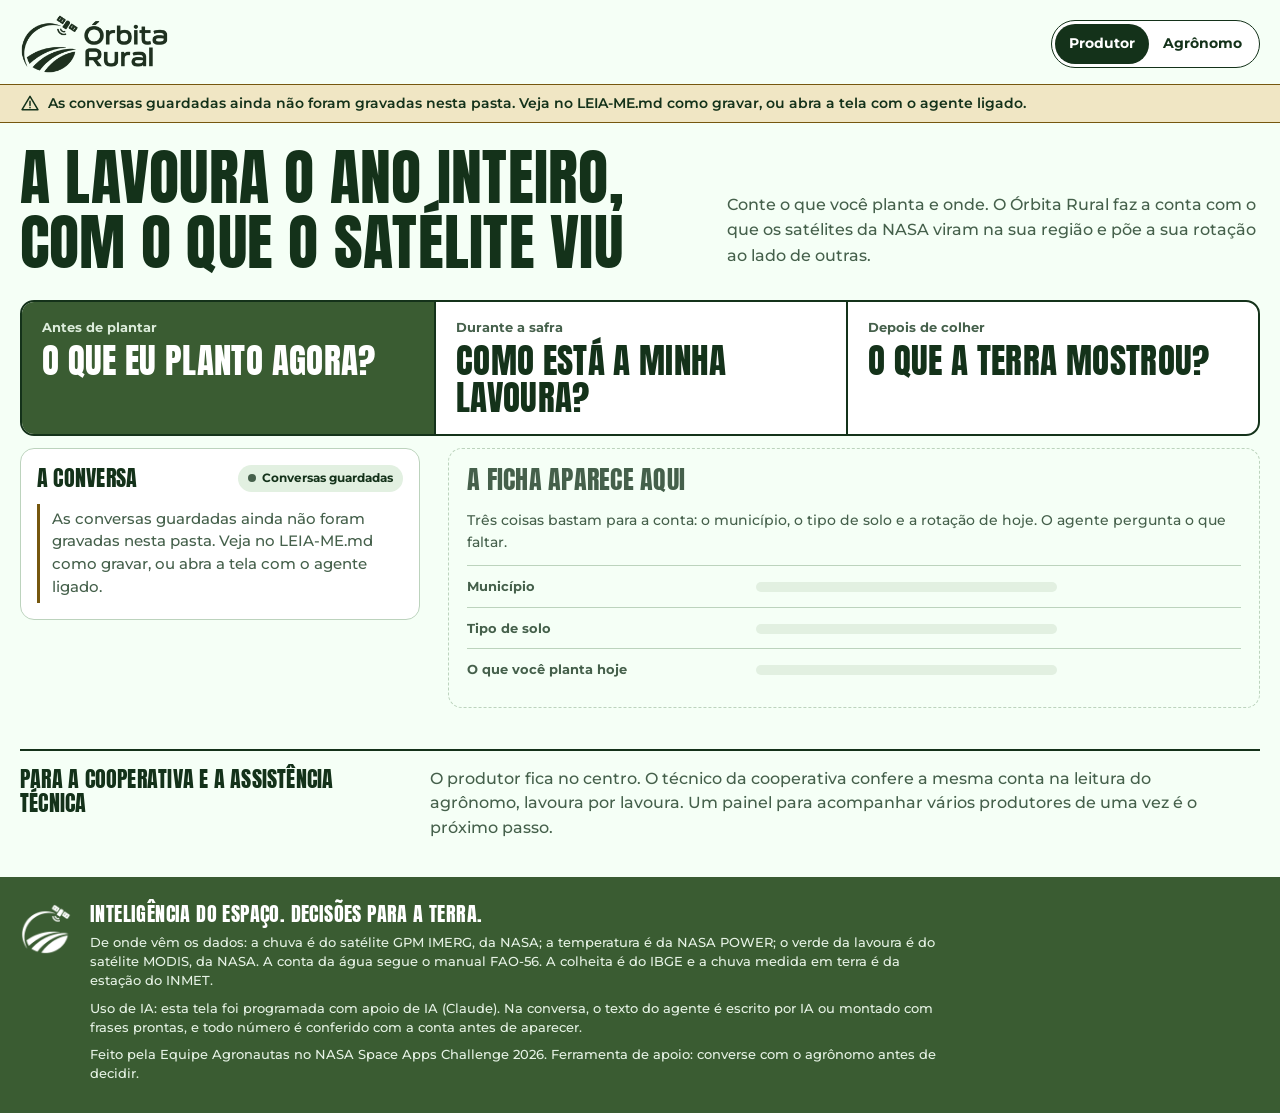
==== frontend/orbita/index.html @ 8d3e4224 "orbita: a tela depois da crítica de design: o atalho para a prova, o logo legível no topo, letras e " ====
<!doctype html>
<!-- Gerado com IA (Claude). A tela do produtor do Órbita Rural (Equipe Agronautas, NASA Space Apps 2026).
     Abre com dois cliques, sem servidor e sem internet. Os textos estão em js/textos.js; os dados, em dados/. -->
<html lang="pt-BR">
<head>
  <meta charset="UTF-8">
  <meta name="viewport" content="width=device-width, initial-scale=1">
  <meta name="description" content="Conte o que você planta e onde: o Órbita Rural compara a sua rotação com outras, com o que os satélites da NASA viram na sua região.">
  <title>Órbita Rural</title>
  <link rel="icon" href="marca/simbolo-verde.png">
  <link rel="stylesheet" href="styles.css">
</head>
<body>
  <a class="pular" href="#conteudo">Ir para o conteúdo</a>

  <header class="topo">
    <a class="marca" href="index.html" aria-label="Órbita Rural, início">
      <img src="marca/logo-verde-sem-lema.png" width="546" height="220" alt="Órbita Rural">
    </a>
    <div class="leituras" role="tablist" id="leituras">
      <button role="tab" id="abaProdutor" aria-controls="leituraProdutor" aria-selected="true" data-leitura="produtor"></button>
      <button role="tab" id="abaAgronomo" aria-controls="leituraAgronomo" aria-selected="false" data-leitura="agronomo" tabindex="-1"></button>
    </div>
  </header>

  <div class="aviso-do-modo" id="avisoDoModo" role="status" hidden></div>
  <p class="so-leitor" id="anuncio" aria-live="polite"></p>

  <main id="conteudo">
    <!-- A leitura do produtor: os três momentos, a conversa e o resultado -->
    <section id="leituraProdutor" role="tabpanel" aria-labelledby="abaProdutor">
      <div class="abertura">
        <h1 data-t="abertura.titulo"></h1>
        <p data-t="abertura.texto"></p>
      </div>

      <div class="momentos" role="tablist" id="momentos"></div>
      <p class="para-a-prova" id="paraAProva" hidden><button type="button" data-acao="ir-replay"></button></p>

      <div class="bancada" id="painelDoMomento" role="tabpanel">
        <section class="conversa" aria-labelledby="tituloDaConversa">
          <header class="conversa-topo">
            <h2 id="tituloDaConversa" data-t="conversa.titulo"></h2>
            <span class="modo" id="modo"></span>
          </header>
          <div class="outras" id="outras" hidden></div>
          <ol class="falas" id="falas"></ol>
          <div class="compositor" id="compositor"></div>
        </section>

        <section class="mesa" id="mesa"></section>
      </div>

      <section class="palco" id="prova" aria-labelledby="tituloDoReplay"></section>
    </section>

    <!-- A leitura do agrônomo: como a conta foi feita -->
    <section id="leituraAgronomo" role="tabpanel" aria-labelledby="abaAgronomo" hidden></section>

    <section class="cooperativa">
      <h2 data-t="cooperativa.titulo"></h2>
      <p data-t="cooperativa.texto"></p>
    </section>
  </main>

  <footer class="rodape">
    <img src="marca/simbolo-verde.png" width="224" height="224" alt="">
    <div>
      <p class="lema" data-t="rodape.lema"></p>
      <p data-t="rodape.fontes"></p>
      <p data-t="rodape.ia"></p>
      <p data-t="rodape.time"></p>
    </div>
  </footer>

  <script src="dados/respostas.js"></script>
  <script src="dados/complementos.js"></script>
  <script src="dados/validacao.js"></script>
  <script src="dados/conversas.js"></script>
  <script src="js/textos.js"></script>
  <script src="js/textos-agronomo.js"></script>
  <script src="js/icones.js"></script>
  <script src="js/adaptar.js"></script>
  <script src="js/resultado.js"></script>
  <script src="js/comparacao.js"></script>
  <script src="js/replay.js"></script>
  <script src="js/conversa.js"></script>
  <script src="app.js"></script>
</body>
</html>
---- frontend/orbita/styles.css ----
/* Gerado com IA (Claude). */
/* O estilo da tela do produtor, na marca da Equipe Agronautas: verde-escuro sobre fundo quase branco,
   títulos em Anton (condensada e pesada, em maiúsculas) e texto em Montserrat. As cores vêm do pitch do time.
   As letras moram em fontes/ (licença OFL), para a tela abrir sem internet. */

@font-face { font-family: "Anton"; src: url("fontes/anton-latin.woff2") format("woff2"); font-weight: 400; font-style: normal; font-display: swap; }
@font-face { font-family: "Montserrat"; src: url("fontes/montserrat-latin.woff2") format("woff2"); font-weight: 400 800; font-style: normal; font-display: swap; }

:root {
  /* a marca */
  --papel: #F5FFF6; --branco: #FFFFFF; --tinta: #14321A; --folha: #3A5C32; --logo: #1E301F;
  --folha-clara: #E2F0E1; --linha: #BCD3BD; --tinta-leve: #45604B;
  /* as três pernas: a água, o calor, a terra coberta */
  --agua: #1F6E8C; --agua-clara: #D4E9F0;
  --calor: #B4521B; --calor-claro: #F6E1D0;
  --terra: #76570F; --terra-clara: #F0E6C4;
  --sede: #A3321F;
  --titulo: "Anton", "Arial Narrow", Impact, sans-serif;
  --texto: "Montserrat", "Segoe UI", system-ui, -apple-system, sans-serif;
  --raio: 14px; --raio-p: 9px;
  --largura: 1240px;
  --margem: max(16px, calc((100% - var(--largura)) / 2));
}

*, *::before, *::after { box-sizing: border-box; }
html { -webkit-text-size-adjust: 100%; scroll-padding-top: 16px; }
body { margin: 0; background: var(--papel); color: var(--tinta); font: 500 16px/1.55 var(--texto); }
h1, h2, h3, h4, p, dl, dd, ol, ul, figure { margin: 0; padding: 0; }
ol, ul { list-style: none; }
button, input, select, textarea { font: inherit; color: inherit; }
button { cursor: pointer; }
a { color: var(--agua); font-weight: 700; }
[hidden] { display: none !important; }
:focus-visible { outline: 3px solid var(--agua); outline-offset: 2px; border-radius: 4px; }
.ic { flex: none; vertical-align: -4px; }
.pular { position: absolute; left: -999px; top: 12px; z-index: 10; background: var(--tinta); color: #fff; padding: 8px 12px; border-radius: 8px; }
.pular:focus { left: 12px; }

/* ---------- o topo ---------- */
.topo { display: flex; align-items: center; justify-content: space-between; gap: 12px; padding: 14px var(--margem) 10px; }
.marca { display: block; border-radius: 6px; }
.marca img { display: block; height: clamp(44px, 5.4vw, 60px); width: auto; }
.leituras { display: inline-flex; border: 1.5px solid var(--tinta); border-radius: 999px; padding: 3px; background: var(--branco); }
.leituras button { border: 0; background: none; padding: 8px 14px; min-height: 40px; border-radius: 999px; font-weight: 700; font-size: .88rem; }
.leituras button[aria-selected="true"] { background: var(--tinta); color: #fff; }
.leituras button:not([aria-selected="true"]):hover { background: var(--folha-clara); }

.aviso-do-modo { background: var(--terra-clara); border-block: 1.5px solid var(--terra); padding: 4px var(--margem); }
.aviso-do-modo p { display: flex; gap: 8px; align-items: flex-start; padding: 4px 0; font-size: .86rem; font-weight: 600; }

/* ---------- a abertura e os três momentos ---------- */
.abertura, .momentos, .bancada, .cooperativa, #leituraAgronomo { width: min(100% - 32px, var(--largura)); margin-inline: auto; }
.abertura { padding: 14px 0 20px; display: grid; gap: 12px; }
.abertura h1 { font: 400 clamp(2.1rem, 6.2vw, 3.9rem)/1.03 var(--titulo); text-transform: uppercase; letter-spacing: .004em; max-width: 22ch; text-wrap: balance; }
.abertura p { max-width: 58ch; font-size: 1.02rem; color: var(--tinta-leve); }
@media (min-width: 900px) {
  .abertura { grid-template-columns: minmax(0, 1.25fr) minmax(0, 1fr); gap: 40px; align-items: end; padding: 22px 0 26px; }
  .abertura p { padding-bottom: 6px; }
}

.momentos { display: grid; border: 2px solid var(--tinta); border-radius: var(--raio); overflow: hidden; background: var(--branco); }
.momento { display: grid; gap: 2px; align-content: start; text-align: left; border: 0; border-top: 2px solid var(--tinta); background: none; padding: 11px 16px 12px; }
.momento:first-child { border-top: 0; }
.momento .quando { font-size: .8rem; font-weight: 700; color: var(--tinta-leve); }
.momento .pergunta { font: 400 1.5rem/1.08 var(--titulo); text-transform: uppercase; letter-spacing: .01em; }
.momento .estado { font-size: .74rem; font-weight: 700; color: var(--terra); }
.momento:hover { background: var(--folha-clara); }
.momento[aria-selected="true"] { background: var(--folha); color: #fff; }
.momento[aria-selected="true"] .quando, .momento[aria-selected="true"] .estado { color: #DCECDB; }
.momento:focus-visible { outline-offset: -5px; outline-color: var(--agua); }
.momento[aria-selected="true"]:focus-visible { outline-color: #fff; }
.para-a-prova { width: min(100% - 32px, var(--largura)); margin: 10px auto 0; display: flex; justify-content: flex-end; }
.para-a-prova button { display: inline-flex; align-items: center; gap: 6px; min-height: 40px; border: 0; background: none; padding: 6px 2px; font-weight: 700; font-size: .92rem; text-decoration: underline; text-decoration-thickness: 1.5px; text-underline-offset: 4px; }
.para-a-prova button:hover { color: var(--folha); }
.para-a-prova .ic { width: 16px; height: 16px; transform: rotate(90deg); }
@media (min-width: 720px) {
  .momentos { grid-template-columns: repeat(3, 1fr); }
  .momento { border-top: 0; border-left: 2px solid var(--tinta); padding: 16px 20px 18px; gap: 4px; }
  .momento:first-child { border-left: 0; }
  .momento .pergunta { font-size: clamp(1.5rem, 2.7vw, 2.3rem); }
}

/* ---------- a bancada: a conversa e a mesa ---------- */
.bancada { display: grid; gap: 20px; margin-top: 12px; align-items: start; }
@media (min-width: 1000px) {
  .bancada { grid-template-columns: minmax(340px, 400px) minmax(0, 1fr); gap: 28px; }
  .conversa { position: sticky; top: 16px; max-height: calc(100vh - 32px); }
  .falas { overflow-y: auto; overscroll-behavior: contain; padding-right: 4px; }
}

.conversa { background: var(--branco); border: 1.5px solid var(--linha); border-radius: var(--raio); padding: 16px; display: flex; flex-direction: column; gap: 12px; min-width: 0; }
.conversa-topo { display: flex; justify-content: space-between; align-items: center; gap: 8px; }
.conversa-topo h2 { font: 400 1.4rem/1 var(--titulo); text-transform: uppercase; letter-spacing: .01em; }
.modo { display: inline-flex; align-items: center; gap: 6px; font-size: .74rem; font-weight: 700; padding: 4px 10px; border-radius: 999px; background: var(--folha-clara); white-space: nowrap; }
.modo::before { content: ""; width: 8px; height: 8px; border-radius: 50%; background: var(--tinta-leve); }
.modo.vivo::before { background: #24914A; }
.outras .fichas { display: flex; flex-wrap: wrap; gap: 6px; }
.ficha-de-conversa { border: 1.5px solid var(--linha); background: var(--papel); border-radius: 999px; padding: 8px 14px; min-height: 42px; font-size: .86rem; font-weight: 600; text-align: left; }
.ficha-de-conversa:hover { border-color: var(--tinta); }
.ficha-de-conversa[aria-pressed="true"] { border-color: var(--tinta); background: var(--tinta); color: #fff; }
.texto-de { font-size: .8rem; color: var(--tinta-leve); margin-top: 8px; }

.falas { display: flex; flex-direction: column; gap: 14px; min-height: 0; }
.falas.vazia { display: none; }
.fala { display: grid; gap: 4px; max-width: 94%; min-width: 0; }
.fala .quem { font-size: .8rem; font-weight: 700; color: var(--tinta-leve); }
.fala .balao { padding: 10px 14px; border-radius: 16px; display: grid; gap: 8px; overflow-wrap: anywhere; }
.fala.produtor { align-self: flex-end; }
.fala.produtor .quem { text-align: right; }
.fala.produtor .balao { background: var(--folha); color: #fff; border-bottom-right-radius: 4px; }
.fala.agente { align-self: flex-start; }
.fala.agente .balao { background: var(--folha-clara); border-bottom-left-radius: 4px; }
.aviso-agro { display: flex; gap: 6px; align-items: flex-start; font-size: .84rem; font-weight: 700; padding-top: 8px; border-top: 1px solid var(--linha); }
.aviso-agro .ic { width: 17px; height: 17px; margin-top: 2px; }
.pe { display: flex; flex-wrap: wrap; gap: 2px 12px; font-size: .8rem; font-weight: 600; color: var(--tinta-leve); }
.pe span { display: inline-flex; align-items: center; gap: 4px; }
.pe .ic { width: 14px; height: 14px; }
.pe .a-conhecimento_geral { color: var(--calor); }
.atalhos { display: flex; flex-wrap: wrap; gap: 6px; margin-top: 2px; }
.atalho { display: inline-flex; align-items: center; gap: 6px; min-height: 42px; border: 1.5px solid var(--tinta); background: var(--branco); border-radius: 999px; padding: 6px 12px; font-size: .82rem; font-weight: 700; }
.atalho:hover { background: var(--folha-clara); }
.atalho .ic { width: 15px; height: 15px; }
@media (min-width: 1000px) { .atalho:not(.so-replay) { display: none; } }
.fala.nota { max-width: 100%; grid-template-columns: auto 1fr; gap: 8px; align-items: start; background: var(--calor-claro); border-radius: var(--raio-p); padding: 8px 12px; font-size: .86rem; font-weight: 600; }
.pontos { display: inline-flex; gap: 5px; padding: 6px 2px; }
.pontos i { width: 7px; height: 7px; border-radius: 50%; background: var(--folha); animation: pulso 1s infinite ease-in-out; }
.pontos i:nth-child(2) { animation-delay: .15s; }
.pontos i:nth-child(3) { animation-delay: .3s; }
@keyframes pulso { 0%, 80%, 100% { opacity: .25; } 40% { opacity: 1; } }

.compositor:empty { display: none; }
.proxima { display: grid; gap: 6px; }
.proxima > span { font-size: .8rem; font-weight: 700; color: var(--tinta-leve); }
.dizer { display: grid; gap: 10px; text-align: left; border: 2px dashed var(--folha); background: var(--papel); border-radius: var(--raio); padding: 12px 14px; }
.dizer q { quotes: "“" "”"; font-weight: 600; }
.dizer b { justify-self: end; display: inline-flex; align-items: center; gap: 6px; min-height: 40px; background: var(--tinta); color: #fff; border-radius: 999px; padding: 8px 16px; font-size: .88rem; }
.dizer b .ic { width: 16px; height: 16px; }
.dizer:hover { background: var(--folha-clara); border-style: solid; }
.fim { display: flex; justify-content: space-between; align-items: center; gap: 8px; flex-wrap: wrap; font-size: .86rem; font-weight: 600; color: var(--tinta-leve); }
.proximo-passo { font-size: .92rem; color: var(--tinta-leve); border-left: 3px solid var(--terra); padding: 4px 0 4px 12px; }
.fala-nova { display: grid; gap: 6px; }
.fala-nova label { font-size: .8rem; font-weight: 700; color: var(--tinta-leve); }
.fala-nova .linha { display: flex; gap: 8px; align-items: flex-end; }
.fala-nova textarea { flex: 1; min-width: 0; min-height: 48px; border: 1.5px solid var(--tinta); border-radius: 12px; padding: 10px 12px; resize: vertical; background: var(--papel); }
.sugestao { justify-self: start; text-align: left; border: 1.5px dashed var(--folha); background: none; border-radius: 12px; padding: 8px 12px; font-size: .84rem; font-weight: 600; color: var(--tinta-leve); }
.sugestao:hover { background: var(--folha-clara); }

.botao { display: inline-flex; align-items: center; justify-content: center; gap: 8px; min-height: 44px; padding: 9px 16px; border-radius: 999px; border: 1.5px solid var(--tinta); background: var(--branco); font-weight: 700; font-size: .9rem; text-decoration: none; }
.botao:hover { background: var(--folha-clara); }
.botao.cheio { background: var(--tinta); color: #fff; }
.botao.cheio:hover { background: var(--folha); border-color: var(--folha); }
.botao:disabled { opacity: .5; cursor: default; }
.botao .ic { width: 17px; height: 17px; }

/* ---------- a mesa: a ficha ---------- */
.mesa { display: grid; gap: 20px; min-width: 0; align-content: start; container: mesa / inline-size; }
.ficha { background: var(--branco); border: 1.5px solid var(--tinta); border-radius: var(--raio); padding: 18px; display: grid; gap: 12px; }
.ficha h2 { font: 400 1.6rem/1 var(--titulo); text-transform: uppercase; letter-spacing: .01em; }
.ficha header p, .ficha > p { color: var(--tinta-leve); font-size: .9rem; margin-top: 4px; }
.ficha dl > div { display: grid; grid-template-columns: minmax(110px, 36%) minmax(0, 1fr); gap: 10px; padding: 10px 0; border-top: 1px solid var(--linha); }
.ficha dt { font-size: .82rem; font-weight: 700; color: var(--tinta-leve); }
.ficha dd { font-weight: 700; }
.ficha dd small { display: block; font-weight: 500; font-size: .78rem; color: var(--tinta-leve); }
.ficha .falta { font-style: normal; font-weight: 600; color: var(--calor); }
.ficha .leve, .leve { font-weight: 500; color: var(--tinta-leve); }
.ficha .acoes, .correcao .acoes { display: flex; flex-wrap: wrap; gap: 8px; }
.ficha .selo { display: inline-flex; gap: 6px; align-items: center; font-size: .84rem; font-weight: 700; color: var(--folha); margin: 0; }
.ficha .nota { font-size: .88rem; color: var(--tinta-leve); }
.ficha.vazia { border: 1.5px dashed var(--linha); background: none; }
.ficha.vazia h2 { color: var(--tinta-leve); }
.ficha.vazia .traco { display: block; height: 10px; width: 62%; margin-top: 6px; border-radius: 5px; background: var(--folha-clara); }
@container mesa (min-width: 640px) {
  .ficha.conferida { padding: 14px 18px; grid-template-columns: auto minmax(0, 1fr); gap: 4px 24px; align-items: start; }
  .ficha.conferida header { grid-row: span 2; }
  .ficha.conferida h2 { font-size: 1.25rem; }
  .ficha.conferida dl { display: flex; flex-wrap: wrap; gap: 4px 28px; }
  .ficha.conferida dl > div { display: grid; grid-template-columns: 1fr; gap: 0; padding: 0; border: 0; }
  .ficha.conferida dt { font-size: .72rem; }
  .ficha.conferida dd { font-size: .9rem; }
  .ficha.conferida dd small { display: none; }
}
.correcao { display: grid; gap: 10px; padding-top: 12px; border-top: 2px solid var(--tinta); }
.correcao h3 { font: 400 1.15rem/1 var(--titulo); text-transform: uppercase; }
.correcao label { display: grid; gap: 4px; font-size: .82rem; font-weight: 700; color: var(--tinta-leve); }
.correcao select, .correcao input { min-height: 44px; width: 100%; border: 1.5px solid var(--tinta); border-radius: 10px; padding: 8px 10px; background: var(--papel); font-weight: 600; color: var(--tinta); }

.so-leitor { position: absolute; width: 1px; height: 1px; overflow: hidden; clip-path: inset(50%); white-space: nowrap; }
.seq .parte { display: inline-block; max-width: 100%; }
.seq .parte i { display: inline-block; width: .42em; height: .42em; border-top: .14em solid currentColor; border-right: .14em solid currentColor; transform: rotate(45deg); margin: 0 .5em .12em .05em; opacity: .65; }

/* ---------- a mesa: a comparação ---------- */
.comparacao { display: grid; gap: 16px; min-width: 0; }
.comparacao > header h2 { font: 400 clamp(1.8rem, 4.6vw, 2.5rem)/1.05 var(--titulo); text-transform: uppercase; letter-spacing: .005em; }
.comparacao > header p { color: var(--tinta-leve); margin-top: 4px; }

.resumo { border: 1.5px solid var(--tinta); border-radius: var(--raio); background: var(--branco); overflow: hidden; }
.resumo table { width: 100%; border-collapse: collapse; table-layout: fixed; }
.resumo caption { position: absolute; width: 1px; height: 1px; overflow: hidden; clip-path: inset(50%); white-space: nowrap; }
.resumo th, .resumo td { padding: 4px 6px 10px; text-align: left; vertical-align: top; }
.resumo th:first-child, .resumo td:first-child { padding-left: 14px; }
.resumo thead th { padding: 10px 6px 8px; font-size: .76rem; font-weight: 700; color: var(--tinta-leve); vertical-align: bottom; line-height: 1.25; }
.resumo tbody { border-top: 1px solid var(--linha); }
.resumo tbody .nome th { padding: 10px 14px 0; font-size: .84rem; font-weight: 700; line-height: 1.3; }
.resumo tbody .nome .etiqueta { display: block; font-size: .76rem; color: var(--folha); }
.resumo td { font: 400 1.25rem/1.1 var(--titulo); letter-spacing: .01em; }
.resumo td small { font: 700 .72rem var(--texto); letter-spacing: 0; white-space: nowrap; }
.resumo td.sem { font: 600 .8rem/1.3 var(--texto); color: var(--tinta-leve); }
.resumo tbody.de-hoje { background: var(--folha-clara); }

.rotacoes { display: grid; gap: 14px; }
.rotacao { display: grid; background: var(--branco); border: 1.5px solid var(--linha); border-radius: var(--raio); padding: 0 16px 6px; min-width: 0; }
.rotacao.de-hoje { border: 2px solid var(--tinta); }
.rotacao > header { display: grid; gap: 4px; align-content: start; margin: 0 -16px; padding: 12px 16px 14px; background: var(--folha-clara); border-radius: 12px 12px 0 0; }
.rotacao.de-hoje > header { background: var(--folha); color: #fff; border-radius: 11px 11px 0 0; }
.etiqueta { font-size: .78rem; font-weight: 700; }
.rotacao h3 { font: 400 1.3rem/1.16 var(--titulo); text-transform: uppercase; letter-spacing: .012em; }
.medida { display: grid; gap: 5px; align-content: start; padding: 12px 0 11px; border-top: 1px solid var(--linha); }
.rotacao > header + .medida { border-top: 0; }
.medida.primeira:not(:nth-child(2)) { border-top: 1.5px solid var(--tinta); }
.g-agua { --cor: var(--agua); } .g-calor { --cor: var(--calor); } .g-terra { --cor: var(--terra); }
.medida .rotulo { display: flex; gap: 6px; align-items: center; font-size: .84rem; font-weight: 700; color: var(--tinta-leve); line-height: 1.3; }
.medida .rotulo .ic { width: 17px; height: 17px; color: var(--cor); }
.preocupa-linha { display: flex; gap: 8px; align-items: flex-start; margin-top: 10px; font-size: .9rem; font-weight: 700; color: var(--tinta) !important; }
.preocupa-linha .ic { color: var(--cor); margin-top: 1px; }
.medida .numero { font: 400 2rem/1 var(--titulo); letter-spacing: .01em; }
.medida .numero small { font: 700 .78rem var(--texto); color: var(--tinta-leve); }
.medida .numero.faixa { font-size: 1.5rem; }
.medida .numero.sem { font: 600 .9rem var(--texto); color: var(--tinta-leve); }
.medida > small { font-size: .8rem; font-weight: 600; color: var(--tinta-leve); }
.medida .sat { display: flex; gap: 5px; align-items: center; }
.medida .sat .ic { width: 15px; height: 15px; }
.barra { display: block; position: relative; height: 8px; border-radius: 4px; background: var(--folha-clara); overflow: hidden; }
.barra i { position: absolute; inset: 0 auto 0 0; background: var(--cor); border-radius: 4px 0 0 4px; }
.barra b { position: absolute; top: 0; bottom: 0; background: repeating-linear-gradient(135deg, var(--cor) 0 3px, transparent 3px 6px); }
.frase { display: grid; gap: 2px; align-content: start; padding: 11px 0 10px; border-top: 1px solid var(--linha); }
.frase.f-evidencia { border-top: 1.5px solid var(--tinta); }
.frase h4 { font-size: .82rem; font-weight: 800; }
.frase p { font-size: .9rem; line-height: 1.45; }
.f-beneficio h4 { color: var(--folha); } .f-risco h4 { color: var(--sede); } .f-falta_saber h4 { color: var(--terra); }

@container mesa (min-width: 700px) {
  .resumo { display: none; }
  .rotacoes { grid-template-columns: repeat(var(--n, 3), minmax(210px, 1fr)); grid-template-rows: repeat(10, auto); gap: 0 14px; overflow-x: auto; padding-bottom: 4px; }
  .rotacao { grid-row: span 10; grid-template-rows: subgrid; }
}

.como-ler { border: 1.5px solid var(--linha); border-radius: var(--raio); background: var(--branco); padding: 0 16px; }
.como-ler summary { padding: 12px 0; font-weight: 700; cursor: pointer; min-height: 44px; }
.como-ler dl { display: grid; gap: 8px; padding: 0 0 14px; }
.como-ler dl > div { display: grid; gap: 0 12px; grid-template-columns: minmax(96px, 22%) minmax(0, 1fr); font-size: .88rem; }
.como-ler dt { font-weight: 700; }
.como-ler dd { color: var(--tinta-leve); }

.agronomo-aviso { display: flex; gap: 14px; align-items: flex-start; background: var(--tinta); color: #fff; border-radius: var(--raio); padding: 18px; }
.agronomo-aviso > .ic { width: 30px; height: 30px; margin-top: 2px; }
.agronomo-aviso div { display: grid; gap: 8px; justify-items: start; }
.agronomo-aviso h3 { font: 400 1.5rem/1.08 var(--titulo); text-transform: uppercase; letter-spacing: .01em; }
.agronomo-aviso p { font-size: .92rem; color: #DCECDB; max-width: 62ch; }
.agronomo-aviso .botao { border-color: #fff; color: var(--tinta); }
.agronomo-aviso :focus-visible { outline-color: #fff; }

/* ---------- o palco: o replay da safra ---------- */
.palco { background: var(--tinta); color: #fff; margin-top: 40px; padding: 36px 0 40px; }
.palco :focus-visible { outline-color: #fff; }
.palco-dentro { width: min(100% - 32px, var(--largura)); margin-inline: auto; display: grid; grid-template-columns: minmax(0, 1fr); gap: 22px; }
.palco-topo h2 { font: 400 clamp(2.1rem, 6vw, 3.6rem)/1.03 var(--titulo); text-transform: uppercase; letter-spacing: .004em; }
.palco-topo p { color: #CFE3D0; max-width: 60ch; margin-top: 8px; }
.replay { display: grid; grid-template-columns: minmax(0, 1fr); gap: 18px; }
.rp-leitura { display: grid; gap: 10px; align-content: start; }
.rp-data { display: flex; align-items: flex-end; gap: 12px; }
.rp-dia { font: 400 clamp(4.4rem, 15vw, 7rem)/.86 var(--titulo); font-variant-numeric: tabular-nums; min-width: 1.05em; }
.rp-mes { font: 400 clamp(1.2rem, 3.4vw, 1.6rem)/1.05 var(--titulo); text-transform: uppercase; letter-spacing: .02em; padding-bottom: .1em; }
.rp-cultura { font-weight: 700; color: #DCECDB; }
.rp-conta { font-size: .82rem; font-weight: 600; color: #A9C6AB; font-variant-numeric: tabular-nums; }
.rp-numeros { display: grid; grid-template-columns: 1fr 1fr; gap: 10px 16px; padding-top: 12px; border-top: 1px solid rgba(255, 255, 255, .25); }
.rp-numeros dt { font-size: .8rem; font-weight: 600; color: #A9C6AB; }
.rp-numeros dd { font-weight: 600; font-size: .9rem; }
.rp-numeros dd b { font: 400 1.55rem/1.1 var(--titulo); font-variant-numeric: tabular-nums; letter-spacing: .01em; }
.rp-caixa-linha { grid-column: 1 / -1; }
.rp-caixa-linha dd { display: flex; align-items: flex-end; gap: 6px; }
.rp-caixa-linha dd b { font-size: 2.3rem; line-height: .95; }
.rp-caixa { display: inline-block; position: relative; width: 26px; height: 46px; margin-right: 6px; border: 2px solid #fff; border-top-width: 0; border-radius: 0 0 6px 6px; overflow: hidden; }
.rp-caixa i { position: absolute; left: 0; right: 0; bottom: 0; background: #62BEDD; }
.sem-agua .rp-caixa { border-color: #FF9478; }
.rp-sinais { display: flex; flex-wrap: wrap; gap: 8px; }
.sinal { display: inline-flex; gap: 6px; align-items: center; padding: 5px 11px 5px 8px; border-radius: 999px; border: 1.5px solid rgba(255, 255, 255, .28); font-size: .78rem; font-weight: 700; color: rgba(255, 255, 255, .5); }
.sinal .ic { width: 15px; height: 15px; }
.sinal.aceso.sede { background: #E4593C; border-color: #E4593C; color: #fff; }
.sinal.aceso.calor { background: #F3A441; border-color: #F3A441; color: var(--tinta); }

.rp-quadro { min-width: 0; display: grid; gap: 6px; }
.rp-grafico { position: relative; height: clamp(190px, 46vw, 330px); margin-top: 48px; }
.rp-svg { position: absolute; inset: 0; width: 100%; height: 100%; display: block; overflow: visible; }
.fx-a { fill: rgba(255, 255, 255, .045); } .fx-b { fill: rgba(255, 255, 255, .09); }
.rp-chao { stroke: rgba(255, 255, 255, .55); stroke-width: 1; vector-effect: non-scaling-stroke; }
.rp-chuva rect { fill: #C4E6F4; } .rp-agua { fill: #3F9CC0; } .rp-sede rect { fill: #E4593C; } .rp-calor rect { fill: #F3A441; }
.rp-agulha { position: absolute; top: -8px; bottom: 0; left: 0; width: 2px; margin-left: -1px; background: #fff; pointer-events: none; }
.rp-marcos { position: absolute; inset: 0; pointer-events: none; }
.rp-marco { position: absolute; top: -48px; bottom: 0; width: 0; border-left: 1.5px dashed rgba(255, 255, 255, .22); }
.rp-marco.passou { border-left-color: rgba(255, 255, 255, .7); }
.rp-marco b { position: absolute; top: 0; left: 5px; font-size: .76rem; font-weight: 700; line-height: 1; white-space: nowrap; background: #fff; color: var(--tinta); padding: 4px 8px; border-radius: 999px; opacity: 0; pointer-events: auto; cursor: pointer; }
.rp-marco.passou b { opacity: 1; }
.rp-marco.andar-1 b { top: 22px; }
.rp-marco.andar-2 b { top: 44px; }
.rp-marco.a-esquerda b { left: auto; right: 5px; }
.rp-marco.m-agua_acabou b { background: #E4593C; color: #fff; }
.rp-marco.m-calor_forte b { background: #F3A441; }
.rp-culturas { position: relative; height: 24px; font-size: .8rem; font-weight: 700; color: #DCECDB; }
.rp-culturas span { position: absolute; top: 2px; padding-left: 5px; border-left: 1.5px solid rgba(255, 255, 255, .45); overflow: hidden; white-space: nowrap; text-overflow: ellipsis; }
.rp-legenda { display: flex; flex-wrap: wrap; gap: 4px 16px; font-size: .8rem; font-weight: 600; color: #CFE3D0; }
.rp-legenda span::before { content: ""; display: inline-block; width: 11px; height: 11px; border-radius: 3px; margin-right: 6px; vertical-align: -1px; }
.l-chuva::before { background: #C4E6F4; } .l-agua::before { background: #3F9CC0; } .l-sede::before { background: #E4593C; } .l-calor::before { background: #F3A441; }

.rp-frase { display: flex; flex-wrap: wrap; align-content: center; gap: 0 .35em; min-height: 4.6rem; font-size: 1.12rem; font-weight: 600; color: #DCECDB; }
.rp-frase.forte { display: grid; gap: 0; align-content: center; font: 400 clamp(1.9rem, 7.4vw, 3.5rem)/1.06 var(--titulo); text-transform: uppercase; letter-spacing: .006em; color: #fff; }
.rp-frase.forte span:first-child { color: #FF9478; }
.rp-controles { display: flex; flex-wrap: wrap; align-items: center; gap: 8px; }
.rp-botao { display: inline-flex; align-items: center; justify-content: center; gap: 8px; min-width: 46px; min-height: 46px; padding: 0 10px; border-radius: 999px; border: 1.5px solid rgba(255, 255, 255, .6); background: none; color: #fff; font-weight: 700; font-size: .9rem; }
.rp-botao:hover { background: rgba(255, 255, 255, .14); }
.rp-botao.principal { background: #fff; color: var(--tinta); border-color: #fff; padding: 0 20px 0 14px; }
.rp-botao.principal:hover { background: #DCECDB; }
.rp-botao.texto { font-variant-numeric: tabular-nums; min-width: 54px; }
.rp-controles input[type="range"] { order: -1; flex: 1 1 100%; width: 100%; min-width: 0; height: 34px; margin: 0; accent-color: #fff; }
.rp-controles #rpVelocidade { margin-left: auto; }
.rp-sem { color: #CFE3D0; }
@media (min-width: 900px) {
  .replay { grid-template-columns: 290px minmax(0, 1fr); gap: 18px 36px; }
  .rp-frase, .rp-controles { grid-column: 1 / -1; }
  .rp-controles { flex-wrap: nowrap; }
  .rp-controles input[type="range"] { order: 0; flex: 1 1 0; width: 0; }
  .rp-controles #rpVelocidade { margin-left: 0; }
  .rp-frase { min-height: 7.6rem; }
  .rp-frase.forte { font-size: clamp(2.2rem, 3.4vw, 3.4rem); display: flex; gap: 0 .4em; }
}
@media (max-width: 899px) { .rp-frase.forte { min-height: 6.4em; } .rp-frase { min-height: 6.4rem; } }
.palco:fullscreen { display: grid; align-content: center; overflow: auto; margin: 0; padding: 3vh 0; }

/* ---------- a leitura do agrônomo ---------- */
#leituraAgronomo { display: grid; gap: 16px; padding-block: 14px 8px; min-width: 0; }
.agro-topo { display: grid; gap: 10px; }
.agro-topo h1 { font: 400 clamp(2rem, 5.6vw, 3.2rem)/1.04 var(--titulo); text-transform: uppercase; }
.agro-topo p { max-width: 70ch; color: var(--tinta-leve); }
.agro-topo .nota { font-size: .88rem; }
.agro-acoes { display: flex; flex-wrap: wrap; gap: 12px; align-items: center; justify-content: space-between; }
.segmento { display: inline-flex; flex-wrap: wrap; align-items: center; gap: 6px; }
.segmento span { font-size: .82rem; font-weight: 700; margin-right: 4px; }
.segmento button, .filter button { min-height: 40px; border: 1.5px solid var(--tinta); background: var(--branco); border-radius: 999px; padding: 7px 14px; font-weight: 700; font-size: .84rem; }
.segmento button[aria-pressed="true"], .filter button.active { background: var(--tinta); color: #fff; }
.panel { background: var(--branco); border: 1.5px solid var(--linha); border-radius: var(--raio); padding: 18px; min-width: 0; }
.block-head { display: flex; justify-content: space-between; align-items: flex-start; gap: 12px; flex-wrap: wrap; margin-bottom: 14px; }
.block-head h2 { font: 400 1.5rem/1.1 var(--titulo); text-transform: uppercase; letter-spacing: .01em; }
.block-head p { color: var(--tinta-leve); font-size: .9rem; margin-top: 4px; max-width: 80ch; }
.result-bar { display: flex; flex-wrap: wrap; gap: 12px; align-items: center; }
.agro-intro { color: var(--tinta-leve); font-size: .92rem; min-width: 240px; }
.ghost-action { display: inline-flex; align-items: center; gap: 8px; min-height: 44px; padding: 9px 16px; border-radius: 999px; border: 1.5px solid var(--tinta); background: var(--branco); font-weight: 700; font-size: .88rem; }
.ghost-action:hover { background: var(--folha-clara); }
.method { display: grid; gap: 16px; grid-template-columns: repeat(auto-fit, minmax(210px, 1fr)); }
.method-step { display: grid; gap: 4px; align-content: start; border-top: 2px solid var(--tinta); padding-top: 10px; }
.method-step .n { font: 400 1.4rem/1 var(--titulo); }
.method-step h3 { font-size: .95rem; }
.method-step p { font-size: .86rem; }
.method-step .ref { font-size: .76rem; color: var(--tinta-leve); }
.method-step code, .data-table code { font-family: inherit; font-weight: 700; }
.kv { display: grid; grid-template-columns: repeat(auto-fit, minmax(150px, 1fr)); gap: 12px; }
.kv > div { display: grid; }
.kv small { font-size: .74rem; font-weight: 600; color: var(--tinta-leve); }
.kv strong { font: 400 1.35rem/1.2 var(--titulo); letter-spacing: .01em; }
.kv span { font-size: .78rem; color: var(--tinta-leve); }
.note { font-size: .86rem; color: var(--tinta-leve); margin-top: 10px; max-width: 110ch; }
.note b { color: var(--tinta); }
.tag { display: inline-block; font-size: .7rem; font-weight: 700; padding: 2px 8px; border-radius: 999px; background: var(--folha-clara); color: var(--tinta); white-space: nowrap; }
.tag.hip { background: var(--terra-clara); color: #4F3A06; }
.tag.best { background: var(--tinta); color: #fff; margin-left: 6px; }
.table-wrap { overflow-x: auto; }
.data-table { border-collapse: collapse; width: 100%; font-size: .82rem; }
.data-table th, .data-table td { padding: 7px 8px; border-bottom: 1px solid var(--linha); text-align: left; vertical-align: top; }
.data-table th { font-size: .72rem; color: var(--tinta-leve); }
.data-table .num { text-align: right; white-space: nowrap; font-variant-numeric: tabular-nums; }
.data-table .sep { border-left: 1.5px solid var(--linha); }
.data-table .grp { text-align: center; color: var(--tinta); }
.data-table tr.hl-pior { background: var(--calor-claro); }
.data-table tr.hl-normal { background: var(--folha-clara); }
.data-table tr.apart { color: var(--tinta-leve); font-style: italic; }
.data-table.params code { font-size: .76rem; overflow-wrap: anywhere; }
.data-table.params td:first-child { min-width: 230px; }
.data-table td:first-child strong { white-space: nowrap; }
.data-table.params td:last-child { min-width: 240px; font-size: .78rem; }
.scroll-box { max-height: 440px; overflow: auto; border: 1px solid var(--linha); border-radius: var(--raio-p); }
.filter { display: inline-flex; gap: 6px; flex-wrap: wrap; }
.val-grid { display: grid; gap: 20px; grid-template-columns: repeat(auto-fit, minmax(min(100%, 300px), 1fr)); }
.val-grid h3, h3.sub { font-size: 1rem; margin-bottom: 4px; }
.val-grid p { font-size: .88rem; }
.year { display: grid; grid-template-columns: auto minmax(0, 1fr) auto; gap: 6px 10px; align-items: center; }
.year-months { display: flex; font-size: .66rem; font-weight: 600; color: var(--tinta-leve); }
.year-months span { min-width: 0; overflow: hidden; }
.year-label b { font-size: .8rem; }
.year-label small { display: block; font-size: .7rem; color: var(--tinta-leve); }
.year-strip { display: flex; height: 22px; border-radius: 5px; overflow: hidden; }
.seg { display: block; min-width: 0; overflow: hidden; }
.seg span { font-size: .66rem; font-weight: 700; font-style: normal; padding-left: 4px; color: #fff; white-space: nowrap; line-height: 22px; }
.seg-soja { background: #3A5C32; } .seg-milho { background: #9A7412; } .seg-milho_com_capim { background: #6C8426; } .seg-capim { background: #8DB881; } .seg-sem_planta { background: #D9CDB4; }
.seg-sem_planta span { color: var(--tinta); }
.year-count { text-align: right; }
.year-count strong { font: 400 1.2rem/1 var(--titulo); }
.year-count span { display: block; font-size: .66rem; color: var(--tinta-leve); max-width: 12ch; }
.legend { display: flex; flex-wrap: wrap; gap: 6px 14px; font-size: .75rem; font-weight: 600; margin-top: 10px; }
.legend i { display: inline-block; width: 12px; height: 12px; border-radius: 3px; margin-right: 5px; vertical-align: -1px; }
.plain-list { list-style: disc; padding-left: 20px; display: grid; gap: 6px; font-size: .9rem; max-width: 110ch; }

/* ---------- o adendo da cooperativa e o rodapé ---------- */
.cooperativa { margin-block: 40px 36px; border-top: 2px solid var(--tinta); padding-top: 16px; display: grid; gap: 8px; }
.cooperativa h2 { font: 400 1.4rem/1.1 var(--titulo); text-transform: uppercase; letter-spacing: .01em; }
.cooperativa p { max-width: 72ch; color: var(--tinta-leve); }
@media (min-width: 800px) { .cooperativa { grid-template-columns: minmax(220px, 1fr) 2.2fr; gap: 32px; } }
.lendo-agronomo .cooperativa { display: none; }
.rodape { display: flex; gap: 18px; align-items: flex-start; background: var(--folha); color: #fff; padding: 26px var(--margem) 30px; }
.rodape img { width: 52px; height: 52px; filter: brightness(0) invert(1); flex: none; }
.rodape p { font-size: .8rem; line-height: 1.5; max-width: 96ch; color: #E6F2E5; }
.rodape p + p { margin-top: 8px; }
.rodape .lema { font: 400 1.25rem/1.1 var(--titulo); text-transform: uppercase; letter-spacing: .02em; color: #fff; }

@media (max-width: 480px) {
  .marca img { height: 44px; }
  .leituras button { padding: 8px 11px; font-size: .82rem; }
  .conversa { padding: 14px 12px; }
  .ficha { padding: 16px 14px; }
}
@media (prefers-reduced-motion: reduce) {
  *, *::before, *::after { animation: none !important; transition: none !important; scroll-behavior: auto !important; }
}
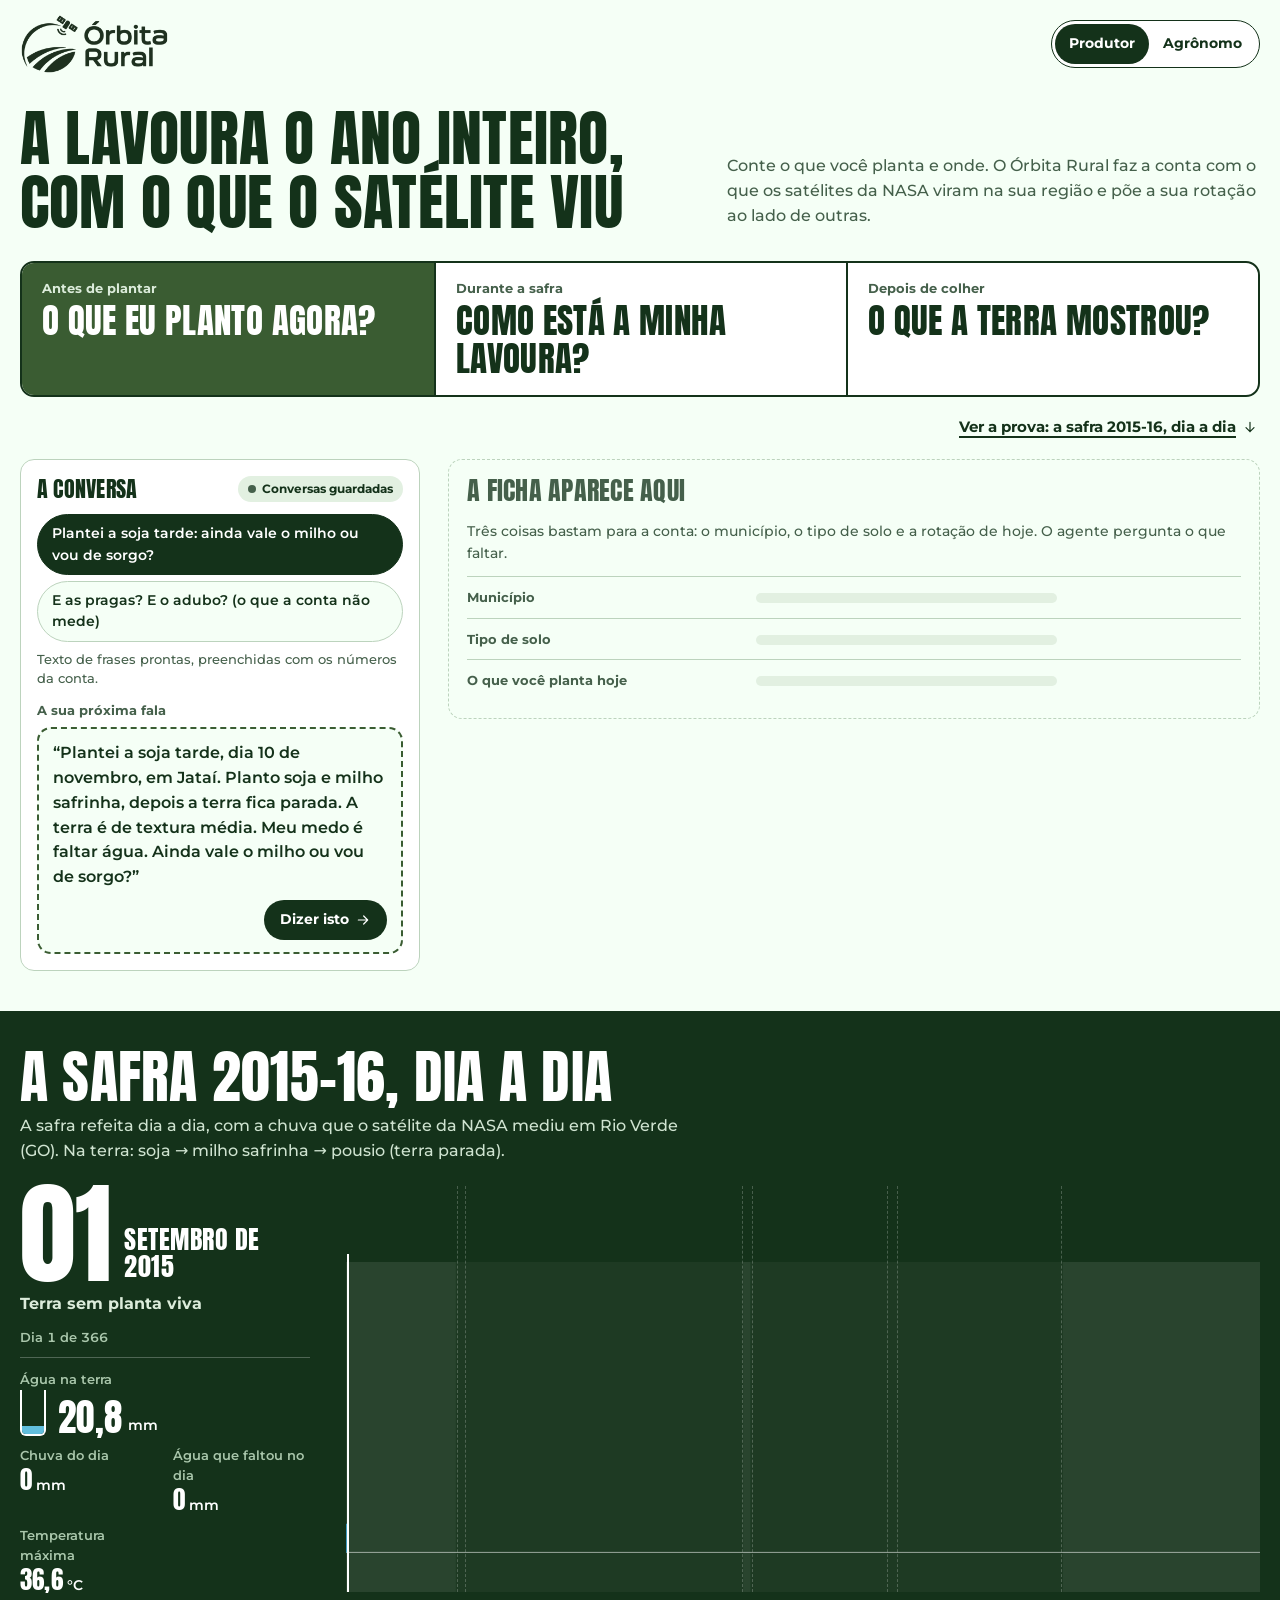
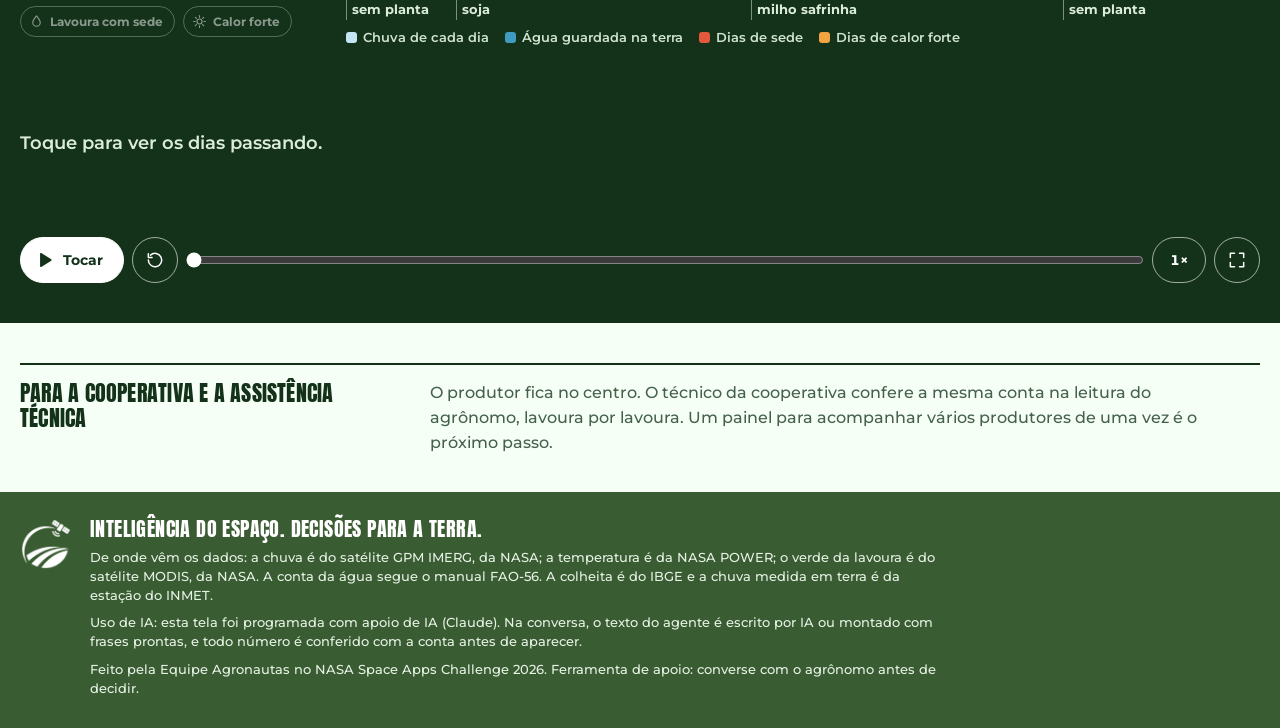
==== commit b8ceeae6: "orbita: a tela aparece já montada ao abrir (sem pular) e o texto espera a letra certa; auditoria do " ====
--- a/frontend/orbita/index.html
+++ b/frontend/orbita/index.html
@@ -8,7 +8,24 @@
   <meta name="description" content="Conte o que você planta e onde: o Órbita Rural compara a sua rotação com outras, com o que os satélites da NASA viram na sua região.">
   <title>Órbita Rural</title>
   <link rel="icon" href="marca/simbolo-verde.png">
+  <!-- A página fica escondida até o app.js montar a tela, para não aparecer vazia e pular. Se algo falhar, ela aparece sozinha. -->
+  <script>document.documentElement.classList.add("montando"); setTimeout(function () { document.documentElement.classList.remove("montando"); }, 2000);</script>
   <link rel="stylesheet" href="styles.css">
+  <!-- Os dados e os programas carregam antes do corpo, para a tela aparecer já montada (sem pular ao abrir).
+       Nenhum deles mexe na página antes de ela estar lida: o app.js espera o DOMContentLoaded. -->
+  <script src="dados/respostas.js"></script>
+  <script src="dados/complementos.js"></script>
+  <script src="dados/validacao.js"></script>
+  <script src="dados/conversas.js"></script>
+  <script src="js/textos.js"></script>
+  <script src="js/textos-agronomo.js"></script>
+  <script src="js/icones.js"></script>
+  <script src="js/adaptar.js"></script>
+  <script src="js/resultado.js"></script>
+  <script src="js/comparacao.js"></script>
+  <script src="js/replay.js"></script>
+  <script src="js/conversa.js"></script>
+  <script src="app.js"></script>
 </head>
 <body>
   <a class="pular" href="#conteudo">Ir para o conteúdo</a>
@@ -73,18 +90,5 @@
     </div>
   </footer>
 
-  <script src="dados/respostas.js"></script>
-  <script src="dados/complementos.js"></script>
-  <script src="dados/validacao.js"></script>
-  <script src="dados/conversas.js"></script>
-  <script src="js/textos.js"></script>
-  <script src="js/textos-agronomo.js"></script>
-  <script src="js/icones.js"></script>
-  <script src="js/adaptar.js"></script>
-  <script src="js/resultado.js"></script>
-  <script src="js/comparacao.js"></script>
-  <script src="js/replay.js"></script>
-  <script src="js/conversa.js"></script>
-  <script src="app.js"></script>
 </body>
 </html>
--- a/frontend/orbita/styles.css
+++ b/frontend/orbita/styles.css
@@ -1,10 +1,11 @@
 /* Gerado com IA (Claude). */
 /* O estilo da tela do produtor, na marca da Equipe Agronautas: verde-escuro sobre fundo quase branco,
    títulos em Anton (condensada e pesada, em maiúsculas) e texto em Montserrat. As cores vêm do pitch do time.
-   As letras moram em fontes/ (licença OFL), para a tela abrir sem internet. */
-
-@font-face { font-family: "Anton"; src: url("fontes/anton-latin.woff2") format("woff2"); font-weight: 400; font-style: normal; font-display: swap; }
-@font-face { font-family: "Montserrat"; src: url("fontes/montserrat-latin.woff2") format("woff2"); font-weight: 400 800; font-style: normal; font-display: swap; }
+   As letras moram em fontes/ (licença OFL), para a tela abrir sem internet. Como o arquivo é local e carrega na hora,
+   o texto espera a letra certa (font-display: block) em vez de aparecer numa letra e pular para outra. */
+
+@font-face { font-family: "Anton"; src: url("fontes/anton-latin.woff2") format("woff2"); font-weight: 400; font-style: normal; font-display: block; }
+@font-face { font-family: "Montserrat"; src: url("fontes/montserrat-latin.woff2") format("woff2"); font-weight: 400 800; font-style: normal; font-display: block; }
 
 :root {
   /* a marca */
@@ -24,6 +25,7 @@
 
 *, *::before, *::after { box-sizing: border-box; }
 html { -webkit-text-size-adjust: 100%; scroll-padding-top: 16px; }
+html.montando body { visibility: hidden; }
 body { margin: 0; background: var(--papel); color: var(--tinta); font: 500 16px/1.55 var(--texto); }
 h1, h2, h3, h4, p, dl, dd, ol, ul, figure { margin: 0; padding: 0; }
 ol, ul { list-style: none; }
@@ -100,7 +102,7 @@
 .ficha-de-conversa[aria-pressed="true"] { border-color: var(--tinta); background: var(--tinta); color: #fff; }
 .texto-de { font-size: .8rem; color: var(--tinta-leve); margin-top: 8px; }
 
-.falas { display: flex; flex-direction: column; gap: 14px; min-height: 0; }
+.falas { position: relative; display: flex; flex-direction: column; gap: 14px; min-height: 0; }
 .falas.vazia { display: none; }
 .fala { display: grid; gap: 4px; max-width: 94%; min-width: 0; }
 .fala .quem { font-size: .8rem; font-weight: 700; color: var(--tinta-leve); }
@@ -110,6 +112,15 @@
 .fala.produtor .balao { background: var(--folha); color: #fff; border-bottom-right-radius: 4px; }
 .fala.agente { align-self: flex-start; }
 .fala.agente .balao { background: var(--folha-clara); border-bottom-left-radius: 4px; }
+.fala .balao ul { list-style: disc; padding-left: 1.15em; display: grid; gap: 8px; }
+.fala .balao li { padding-left: 2px; }
+.miolo { display: grid; gap: 8px; }
+.miolo summary { justify-self: start; min-height: 40px; display: inline-flex; align-items: center; cursor: pointer; font-weight: 700; font-size: .88rem; text-decoration: underline; text-decoration-thickness: 1.5px; text-underline-offset: 4px; list-style: none; }
+.miolo summary::-webkit-details-marker { display: none; }
+.miolo summary::after { content: ""; width: .45em; height: .45em; margin-left: .6em; border-right: 2px solid currentColor; border-bottom: 2px solid currentColor; transform: translateY(-.15em) rotate(45deg); }
+.miolo[open] summary::after { transform: translateY(.1em) rotate(-135deg); }
+.miolo[open] summary { margin-bottom: 8px; }
+.miolo > * + * { margin-top: 8px; }
 .aviso-agro { display: flex; gap: 6px; align-items: flex-start; font-size: .84rem; font-weight: 700; padding-top: 8px; border-top: 1px solid var(--linha); }
 .aviso-agro .ic { width: 17px; height: 17px; margin-top: 2px; }
 .pe { display: flex; flex-wrap: wrap; gap: 2px 12px; font-size: .8rem; font-weight: 600; color: var(--tinta-leve); }
@@ -268,7 +279,7 @@
 .replay { display: grid; grid-template-columns: minmax(0, 1fr); gap: 18px; }
 .rp-leitura { display: grid; gap: 10px; align-content: start; }
 .rp-data { display: flex; align-items: flex-end; gap: 12px; }
-.rp-dia { font: 400 clamp(4.4rem, 15vw, 7rem)/.86 var(--titulo); font-variant-numeric: tabular-nums; min-width: 1.05em; }
+.rp-dia { font: 400 clamp(4.4rem, 15vw, 7rem)/.86 var(--titulo); font-variant-numeric: tabular-nums; }
 .rp-mes { font: 400 clamp(1.2rem, 3.4vw, 1.6rem)/1.05 var(--titulo); text-transform: uppercase; letter-spacing: .02em; padding-bottom: .1em; }
 .rp-cultura { font-weight: 700; color: #DCECDB; }
 .rp-conta { font-size: .82rem; font-weight: 600; color: #A9C6AB; font-variant-numeric: tabular-nums; }
@@ -289,19 +300,17 @@
 .sinal.aceso.calor { background: #F3A441; border-color: #F3A441; color: var(--tinta); }
 
 .rp-quadro { min-width: 0; display: grid; gap: 6px; }
-.rp-grafico { position: relative; height: clamp(190px, 46vw, 330px); margin-top: 48px; }
+.rp-grafico { position: relative; height: clamp(190px, 46vw, 330px); margin-top: calc(var(--andares, 2) * 24px + 4px); }
 .rp-svg { position: absolute; inset: 0; width: 100%; height: 100%; display: block; overflow: visible; }
 .fx-a { fill: rgba(255, 255, 255, .045); } .fx-b { fill: rgba(255, 255, 255, .09); }
 .rp-chao { stroke: rgba(255, 255, 255, .55); stroke-width: 1; vector-effect: non-scaling-stroke; }
 .rp-chuva rect { fill: #C4E6F4; } .rp-agua { fill: #3F9CC0; } .rp-sede rect { fill: #E4593C; } .rp-calor rect { fill: #F3A441; }
 .rp-agulha { position: absolute; top: -8px; bottom: 0; left: 0; width: 2px; margin-left: -1px; background: #fff; pointer-events: none; }
 .rp-marcos { position: absolute; inset: 0; pointer-events: none; }
-.rp-marco { position: absolute; top: -48px; bottom: 0; width: 0; border-left: 1.5px dashed rgba(255, 255, 255, .22); }
+.rp-marco { position: absolute; top: calc(var(--andares, 2) * -24px - 4px); bottom: 0; width: 0; border-left: 1.5px dashed rgba(255, 255, 255, .22); }
 .rp-marco.passou { border-left-color: rgba(255, 255, 255, .7); }
 .rp-marco b { position: absolute; top: 0; left: 5px; font-size: .76rem; font-weight: 700; line-height: 1; white-space: nowrap; background: #fff; color: var(--tinta); padding: 4px 8px; border-radius: 999px; opacity: 0; pointer-events: auto; cursor: pointer; }
 .rp-marco.passou b { opacity: 1; }
-.rp-marco.andar-1 b { top: 22px; }
-.rp-marco.andar-2 b { top: 44px; }
 .rp-marco.a-esquerda b { left: auto; right: 5px; }
 .rp-marco.m-agua_acabou b { background: #E4593C; color: #fff; }
 .rp-marco.m-calor_forte b { background: #F3A441; }
@@ -311,9 +320,12 @@
 .rp-legenda span::before { content: ""; display: inline-block; width: 11px; height: 11px; border-radius: 3px; margin-right: 6px; vertical-align: -1px; }
 .l-chuva::before { background: #C4E6F4; } .l-agua::before { background: #3F9CC0; } .l-sede::before { background: #E4593C; } .l-calor::before { background: #F3A441; }
 
-.rp-frase { display: flex; flex-wrap: wrap; align-content: center; gap: 0 .35em; min-height: 4.6rem; font-size: 1.12rem; font-weight: 600; color: #DCECDB; }
-.rp-frase.forte { display: grid; gap: 0; align-content: center; font: 400 clamp(1.9rem, 7.4vw, 3.5rem)/1.06 var(--titulo); text-transform: uppercase; letter-spacing: .006em; color: #fff; }
-.rp-frase.forte span:first-child { color: #FF9478; }
+.rp-frase { display: grid; align-content: center; gap: 8px; min-height: 9.4rem; font-size: 1.1rem; font-weight: 600; line-height: 1.45; color: #DCECDB; }
+.rp-frase > span { max-width: 62ch; }
+.rp-pulso { display: grid; font: 400 clamp(1.9rem, 7.4vw, 3.5rem)/1.06 var(--titulo); text-transform: uppercase; letter-spacing: .006em; color: #fff; }
+.rp-pulso span:first-child { color: #FF9478; }
+.rp-frase small { font-size: .92rem; font-weight: 600; color: #CFE3D0; max-width: 70ch; }
+.rp-marco.m-agua_acabou:not(.principal) b { background: #fff; color: var(--sede); }
 .rp-controles { display: flex; flex-wrap: wrap; align-items: center; gap: 8px; }
 .rp-botao { display: inline-flex; align-items: center; justify-content: center; gap: 8px; min-width: 46px; min-height: 46px; padding: 0 10px; border-radius: 999px; border: 1.5px solid rgba(255, 255, 255, .6); background: none; color: #fff; font-weight: 700; font-size: .9rem; }
 .rp-botao:hover { background: rgba(255, 255, 255, .14); }
@@ -329,10 +341,10 @@
   .rp-controles { flex-wrap: nowrap; }
   .rp-controles input[type="range"] { order: 0; flex: 1 1 0; width: 0; }
   .rp-controles #rpVelocidade { margin-left: 0; }
-  .rp-frase { min-height: 7.6rem; }
-  .rp-frase.forte { font-size: clamp(2.2rem, 3.4vw, 3.4rem); display: flex; gap: 0 .4em; }
-}
-@media (max-width: 899px) { .rp-frase.forte { min-height: 6.4em; } .rp-frase { min-height: 6.4rem; } }
+  .rp-frase { min-height: 9.6rem; }
+  .rp-pulso { font-size: clamp(2.2rem, 3.4vw, 3.4rem); display: flex; flex-wrap: wrap; gap: 0 .4em; }
+}
+@media (max-width: 899px) { .rp-frase { min-height: 15rem; } }
 .palco:fullscreen { display: grid; align-content: center; overflow: auto; margin: 0; padding: 3vh 0; }
 
 /* ---------- a leitura do agrônomo ---------- */
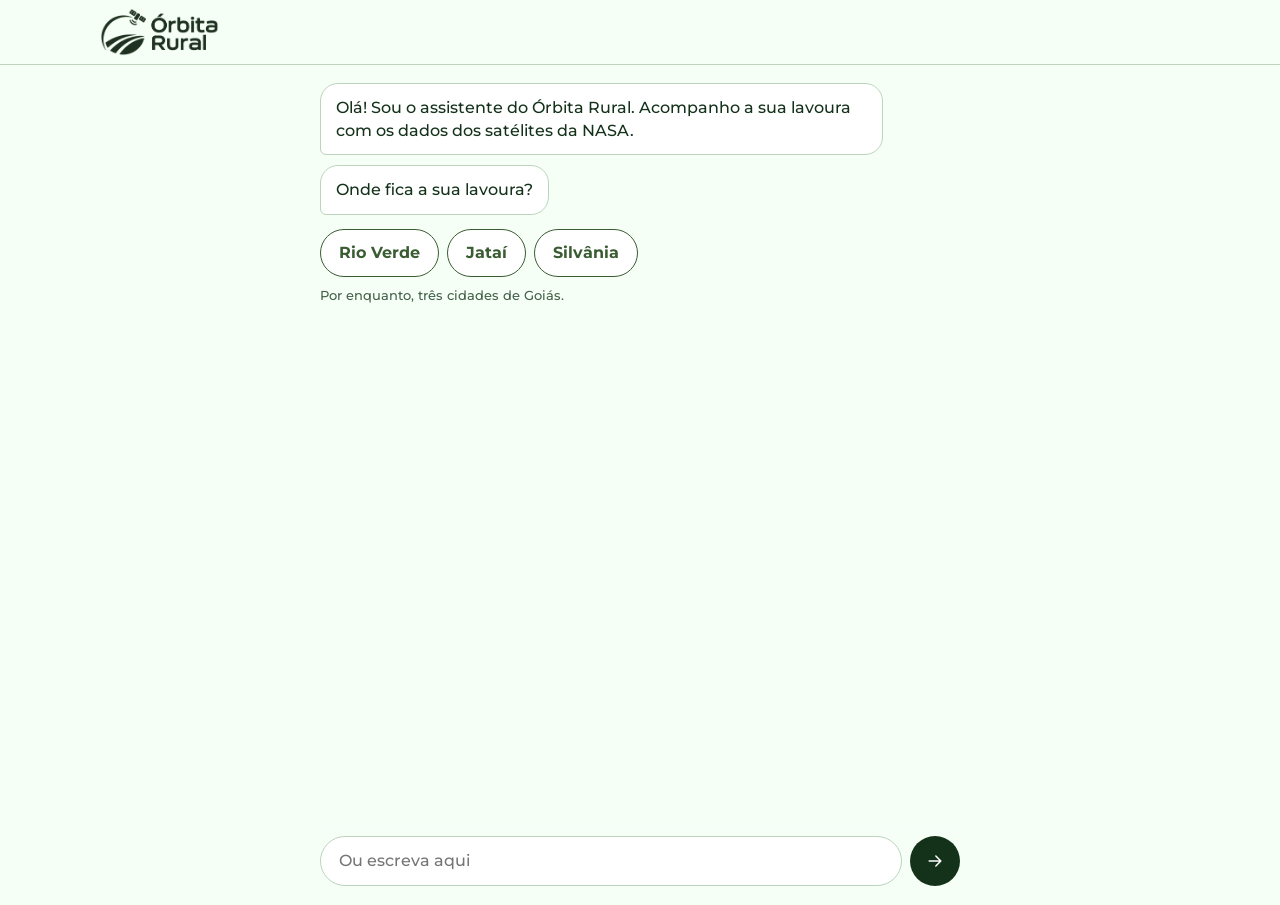
==== commit bc2ffb74: "orbita: a tela do produtor vira aplicativo: abre no assistente, que pergunta onde é a lavoura, o que" ====
--- a/frontend/orbita/index.html
+++ b/frontend/orbita/index.html
@@ -1,94 +1,83 @@
 <!doctype html>
-<!-- Gerado com IA (Claude). A tela do produtor do Órbita Rural (Equipe Agronautas, NASA Space Apps 2026).
-     Abre com dois cliques, sem servidor e sem internet. Os textos estão em js/textos.js; os dados, em dados/. -->
+<!-- Gerado com IA (Claude). O aplicativo do produtor do Órbita Rural (Equipe Agronautas, NASA Space Apps 2026).
+     Abre no assistente, que monta a ficha da lavoura; depois, "Minha lavoura hoje", "Ensaiar" e "Registrar".
+     Com a API (?api=http://...), os números vêm dela; sem ela (ou com dois cliques no arquivo), vêm de dados/. -->
 <html lang="pt-BR">
 <head>
   <meta charset="UTF-8">
-  <meta name="viewport" content="width=device-width, initial-scale=1">
-  <meta name="description" content="Conte o que você planta e onde: o Órbita Rural compara a sua rotação com outras, com o que os satélites da NASA viram na sua região.">
+  <meta name="viewport" content="width=device-width, initial-scale=1, viewport-fit=cover">
+  <meta name="theme-color" content="#F5FFF6">
+  <meta name="description" content="Órbita Rural: a sua lavoura acompanhada o ano inteiro com os dados dos satélites da NASA. Antes de plantar, durante a safra e depois de colher.">
   <title>Órbita Rural</title>
   <link rel="icon" href="marca/simbolo-verde.png">
   <!-- A página fica escondida até o app.js montar a tela, para não aparecer vazia e pular. Se algo falhar, ela aparece sozinha. -->
   <script>document.documentElement.classList.add("montando"); setTimeout(function () { document.documentElement.classList.remove("montando"); }, 2000);</script>
   <link rel="stylesheet" href="styles.css">
-  <!-- Os dados e os programas carregam antes do corpo, para a tela aparecer já montada (sem pular ao abrir).
-       Nenhum deles mexe na página antes de ela estar lida: o app.js espera o DOMContentLoaded. -->
-  <script src="dados/respostas.js"></script>
-  <script src="dados/complementos.js"></script>
-  <script src="dados/validacao.js"></script>
-  <script src="dados/conversas.js"></script>
+  <link rel="stylesheet" href="app.css">
+  <!-- Os dados guardados (dados/) e a leitura do agrônomo só são baixados quando fazem falta: ver js/dados.js. -->
   <script src="js/textos.js"></script>
-  <script src="js/textos-agronomo.js"></script>
   <script src="js/icones.js"></script>
-  <script src="js/adaptar.js"></script>
-  <script src="js/resultado.js"></script>
   <script src="js/comparacao.js"></script>
   <script src="js/replay.js"></script>
-  <script src="js/conversa.js"></script>
+  <script src="js/dados.js"></script>
+  <script src="js/telas.js"></script>
   <script src="app.js"></script>
 </head>
 <body>
   <a class="pular" href="#conteudo">Ir para o conteúdo</a>
 
-  <header class="topo">
-    <a class="marca" href="index.html" aria-label="Órbita Rural, início">
+  <header class="o-barra">
+    <a class="o-logo" href="index.html" aria-label="Órbita Rural, início">
       <img src="marca/logo-verde-sem-lema.png" width="546" height="220" alt="Órbita Rural">
     </a>
-    <div class="leituras" role="tablist" id="leituras">
-      <button role="tab" id="abaProdutor" aria-controls="leituraProdutor" aria-selected="true" data-leitura="produtor"></button>
-      <button role="tab" id="abaAgronomo" aria-controls="leituraAgronomo" aria-selected="false" data-leitura="agronomo" tabindex="-1"></button>
-    </div>
+    <nav class="o-nave" id="nave" aria-label="As telas" hidden>
+      <a href="#hoje" data-tela="hoje"><svg class="ic" viewBox="0 0 24 24" width="22" height="22" fill="none" stroke="currentColor" stroke-width="1.8" stroke-linecap="round" stroke-linejoin="round" aria-hidden="true"><path d="M4.5 16a7.5 7.5 0 0 1 15 0"/><path d="M12 16l3.5-5"/><path d="M3 19.5h18"/></svg><span>Hoje</span></a>
+      <a href="#ensaiar" data-tela="ensaiar"><svg class="ic" viewBox="0 0 24 24" width="22" height="22" fill="none" stroke="currentColor" stroke-width="1.8" stroke-linecap="round" stroke-linejoin="round" aria-hidden="true"><path d="M12 21v-9"/><path d="M12 12c0-4 2.5-6.5 7-7 .3 4.6-2.2 7.3-7 7z"/><path d="M12 15c0-3-2-5-5.5-5.4C6.2 13.2 8.2 15.2 12 15z"/></svg><span>Ensaiar</span></a>
+      <a href="#registrar" data-tela="registrar"><svg class="ic" viewBox="0 0 24 24" width="22" height="22" fill="none" stroke="currentColor" stroke-width="1.8" stroke-linecap="round" stroke-linejoin="round" aria-hidden="true"><path d="M6 3.5h12v17H6z"/><path d="M9 8h6M9 12h6M9 16h3.5"/></svg><span>Registrar</span></a>
+    </nav>
+    <button type="button" class="o-lavoura" id="botaoLavoura" data-acao="abrir-lavoura" aria-label="A sua lavoura" hidden></button>
   </header>
 
-  <div class="aviso-do-modo" id="avisoDoModo" role="status" hidden></div>
-  <p class="so-leitor" id="anuncio" aria-live="polite"></p>
+  <p class="o-reserva" id="reserva" role="status" hidden></p>
 
-  <main id="conteudo">
-    <!-- A leitura do produtor: os três momentos, a conversa e o resultado -->
-    <section id="leituraProdutor" role="tabpanel" aria-labelledby="abaProdutor">
-      <div class="abertura">
-        <h1 data-t="abertura.titulo"></h1>
-        <p data-t="abertura.texto"></p>
-      </div>
+  <main id="conteudo" tabindex="-1"></main>
 
-      <div class="momentos" role="tablist" id="momentos"></div>
-      <p class="para-a-prova" id="paraAProva" hidden><button type="button" data-acao="ir-replay"></button></p>
+  <button type="button" class="o-perguntar" id="perguntar" data-acao="perguntar" hidden>
+    <svg class="ic" viewBox="0 0 24 24" width="22" height="22" fill="none" stroke="currentColor" stroke-width="1.8" stroke-linecap="round" stroke-linejoin="round" aria-hidden="true"><path d="M4 5h16v11H10l-4.5 4v-4H4z"/></svg><span>Perguntar</span>
+  </button>
 
-      <div class="bancada" id="painelDoMomento" role="tabpanel">
-        <section class="conversa" aria-labelledby="tituloDaConversa">
-          <header class="conversa-topo">
-            <h2 id="tituloDaConversa" data-t="conversa.titulo"></h2>
-            <span class="modo" id="modo"></span>
-          </header>
-          <div class="outras" id="outras" hidden></div>
-          <ol class="falas" id="falas"></ol>
-          <div class="compositor" id="compositor"></div>
-        </section>
-
-        <section class="mesa" id="mesa"></section>
-      </div>
-
-      <section class="palco" id="prova" aria-labelledby="tituloDoReplay"></section>
-    </section>
-
-    <!-- A leitura do agrônomo: como a conta foi feita -->
-    <section id="leituraAgronomo" role="tabpanel" aria-labelledby="abaAgronomo" hidden></section>
-
-    <section class="cooperativa">
-      <h2 data-t="cooperativa.titulo"></h2>
-      <p data-t="cooperativa.texto"></p>
-    </section>
-  </main>
-
-  <footer class="rodape">
-    <img src="marca/simbolo-verde.png" width="224" height="224" alt="">
-    <div>
-      <p class="lema" data-t="rodape.lema"></p>
-      <p data-t="rodape.fontes"></p>
-      <p data-t="rodape.ia"></p>
-      <p data-t="rodape.time"></p>
-    </div>
+  <footer class="o-pe">
+    <p class="o-pe-lema">Inteligência do espaço. Decisões para a terra.</p>
+    <p>Dados públicos da NASA. O Órbita Rural não é um produto da NASA. O assistente usa IA e não cria número: os números vêm da conta.</p>
+    <p>Equipe Agronautas, NASA Space Apps 2026. <a href="#agronomo">Para o agrônomo</a></p>
   </footer>
 
+  <!-- O ano ruim, dia a dia: abre pelo botão do ensaio -->
+  <div class="o-folha" id="folha" role="dialog" aria-modal="true" aria-label="Um ano ruim, dia a dia" hidden>
+    <div class="o-folha-topo"><button type="button" class="o-fechar" id="fecharFolha" data-acao="fechar-folha">Voltar ao ensaio</button><span id="folhaNota"></span></div>
+    <section class="palco" id="prova"></section>
+  </div>
+
+  <!-- A lavoura guardada -->
+  <div class="o-janela" id="janela" role="dialog" aria-modal="true" aria-labelledby="tituloDaJanela" hidden>
+    <div class="o-janela-caixa">
+      <h2 id="tituloDaJanela">A sua lavoura</h2>
+      <div class="o-ficha" id="janelaCorpo"></div>
+      <button type="button" class="o-bt claro" data-acao="trocar-lavoura">Trocar de lavoura</button>
+      <button type="button" class="o-bt" id="fecharJanela" data-acao="fechar-janela">Fechar</button>
+    </div>
+  </div>
+
+  <!-- O assistente, à mão em qualquer tela -->
+  <div class="o-gaveta" id="gaveta" role="dialog" aria-modal="true" aria-labelledby="tituloDoAssistente" hidden>
+    <div class="o-gaveta-caixa">
+      <header><h2 id="tituloDoAssistente">Assistente</h2><button type="button" class="o-fechar escuro" id="fecharGaveta" data-acao="fechar-gaveta">Fechar</button></header>
+      <div class="o-rolo" id="roloDoAssistente">
+        <ol class="o-chat" id="chatDoAssistente" aria-live="polite"></ol>
+        <div class="o-opcoes" id="sugestoes"></div>
+      </div>
+      <form class="o-compor" id="formDoAssistente"><input type="text" id="campoDoAssistente" autocomplete="off" enterkeyhint="send" placeholder="Escreva a sua pergunta" aria-label="A sua pergunta"><button type="submit" aria-label="Enviar"><svg class="ic" viewBox="0 0 24 24" width="22" height="22" fill="none" stroke="currentColor" stroke-width="1.8" stroke-linecap="round" stroke-linejoin="round" aria-hidden="true"><path d="M5 12h14M13 6l6 6-6 6"/></svg></button></form>
+    </div>
+  </div>
 </body>
 </html>
--- a/frontend/orbita/styles.css
+++ b/frontend/orbita/styles.css
@@ -35,6 +35,14 @@
 [hidden] { display: none !important; }
 :focus-visible { outline: 3px solid var(--agua); outline-offset: 2px; border-radius: 4px; }
 .ic { flex: none; vertical-align: -4px; }
+/* o que o navegador desenha sozinho também é da marca: a seleção, os controles, a barra de rolagem, as quebras de linha */
+html { accent-color: var(--folha); }
+::selection { background: var(--folha); color: #fff; }
+.palco ::selection, .rodape ::selection, .agronomo-aviso ::selection { background: #fff; color: var(--tinta); }
+h1, h2, h3 { text-wrap: balance; }
+p, li, dd { text-wrap: pretty; }
+button, summary, .botao { transition: background-color .15s ease-out, border-color .15s ease-out, color .15s ease-out; }
+.botao:active, .atalho:active, .rp-botao:active, .ghost-action:active, .ficha-de-conversa:active, .segmento button:active, .filter button:active, .dizer:active b { transform: translateY(1px); }
 .pular { position: absolute; left: -999px; top: 12px; z-index: 10; background: var(--tinta); color: #fff; padding: 8px 12px; border-radius: 8px; }
 .pular:focus { left: 12px; }
 
@@ -43,7 +51,7 @@
 .marca { display: block; border-radius: 6px; }
 .marca img { display: block; height: clamp(44px, 5.4vw, 60px); width: auto; }
 .leituras { display: inline-flex; border: 1.5px solid var(--tinta); border-radius: 999px; padding: 3px; background: var(--branco); }
-.leituras button { border: 0; background: none; padding: 8px 14px; min-height: 40px; border-radius: 999px; font-weight: 700; font-size: .88rem; }
+.leituras button { border: 0; background: none; padding: 8px 14px; min-height: 44px; border-radius: 999px; font-weight: 700; font-size: .88rem; }
 .leituras button[aria-selected="true"] { background: var(--tinta); color: #fff; }
 .leituras button:not([aria-selected="true"]):hover { background: var(--folha-clara); }
 
@@ -63,16 +71,16 @@
 .momentos { display: grid; border: 2px solid var(--tinta); border-radius: var(--raio); overflow: hidden; background: var(--branco); }
 .momento { display: grid; gap: 2px; align-content: start; text-align: left; border: 0; border-top: 2px solid var(--tinta); background: none; padding: 11px 16px 12px; }
 .momento:first-child { border-top: 0; }
-.momento .quando { font-size: .8rem; font-weight: 700; color: var(--tinta-leve); }
+.momento .quando { font-size: .8125rem; font-weight: 700; color: var(--tinta-leve); }
 .momento .pergunta { font: 400 1.5rem/1.08 var(--titulo); text-transform: uppercase; letter-spacing: .01em; }
-.momento .estado { font-size: .74rem; font-weight: 700; color: var(--terra); }
+.momento .estado { font-size: .8125rem; font-weight: 700; color: var(--terra); }
 .momento:hover { background: var(--folha-clara); }
 .momento[aria-selected="true"] { background: var(--folha); color: #fff; }
 .momento[aria-selected="true"] .quando, .momento[aria-selected="true"] .estado { color: #DCECDB; }
 .momento:focus-visible { outline-offset: -5px; outline-color: var(--agua); }
 .momento[aria-selected="true"]:focus-visible { outline-color: #fff; }
 .para-a-prova { width: min(100% - 32px, var(--largura)); margin: 10px auto 0; display: flex; justify-content: flex-end; }
-.para-a-prova button { display: inline-flex; align-items: center; gap: 6px; min-height: 40px; border: 0; background: none; padding: 6px 2px; font-weight: 700; font-size: .92rem; text-decoration: underline; text-decoration-thickness: 1.5px; text-underline-offset: 4px; }
+.para-a-prova button { display: inline-flex; align-items: center; gap: 6px; min-height: 44px; border: 0; background: none; padding: 6px 2px; font-weight: 700; font-size: .92rem; text-decoration: underline; text-decoration-thickness: 1.5px; text-underline-offset: 4px; }
 .para-a-prova button:hover { color: var(--folha); }
 .para-a-prova .ic { width: 16px; height: 16px; transform: rotate(90deg); }
 @media (min-width: 720px) {
@@ -84,28 +92,28 @@
 
 /* ---------- a bancada: a conversa e a mesa ---------- */
 .bancada { display: grid; gap: 20px; margin-top: 12px; align-items: start; }
+/* No computador a conversa corre com a página, sem caixa que rola por dentro: a resposta inteira fica à vista,
+   numa coluna um pouco mais larga, e a mesa acompanha ao lado. */
 @media (min-width: 1000px) {
-  .bancada { grid-template-columns: minmax(340px, 400px) minmax(0, 1fr); gap: 28px; }
-  .conversa { position: sticky; top: 16px; max-height: calc(100vh - 32px); }
-  .falas { overflow-y: auto; overscroll-behavior: contain; padding-right: 4px; }
+  .bancada { grid-template-columns: minmax(360px, 440px) minmax(0, 1fr); gap: 28px; }
 }
 
 .conversa { background: var(--branco); border: 1.5px solid var(--linha); border-radius: var(--raio); padding: 16px; display: flex; flex-direction: column; gap: 12px; min-width: 0; }
 .conversa-topo { display: flex; justify-content: space-between; align-items: center; gap: 8px; }
 .conversa-topo h2 { font: 400 1.4rem/1 var(--titulo); text-transform: uppercase; letter-spacing: .01em; }
-.modo { display: inline-flex; align-items: center; gap: 6px; font-size: .74rem; font-weight: 700; padding: 4px 10px; border-radius: 999px; background: var(--folha-clara); white-space: nowrap; }
+.modo { display: inline-flex; align-items: center; gap: 6px; font-size: .8125rem; font-weight: 700; padding: 4px 10px; border-radius: 999px; background: var(--folha-clara); white-space: nowrap; }
 .modo::before { content: ""; width: 8px; height: 8px; border-radius: 50%; background: var(--tinta-leve); }
 .modo.vivo::before { background: #24914A; }
 .outras .fichas { display: flex; flex-wrap: wrap; gap: 6px; }
-.ficha-de-conversa { border: 1.5px solid var(--linha); background: var(--papel); border-radius: 999px; padding: 8px 14px; min-height: 42px; font-size: .86rem; font-weight: 600; text-align: left; }
+.ficha-de-conversa { border: 1.5px solid var(--linha); background: var(--papel); border-radius: 999px; padding: 8px 14px; min-height: 44px; font-size: .86rem; font-weight: 600; text-align: left; }
 .ficha-de-conversa:hover { border-color: var(--tinta); }
 .ficha-de-conversa[aria-pressed="true"] { border-color: var(--tinta); background: var(--tinta); color: #fff; }
-.texto-de { font-size: .8rem; color: var(--tinta-leve); margin-top: 8px; }
+.texto-de { font-size: .8125rem; color: var(--tinta-leve); margin-top: 8px; }
 
 .falas { position: relative; display: flex; flex-direction: column; gap: 14px; min-height: 0; }
 .falas.vazia { display: none; }
 .fala { display: grid; gap: 4px; max-width: 94%; min-width: 0; }
-.fala .quem { font-size: .8rem; font-weight: 700; color: var(--tinta-leve); }
+.fala .quem { font-size: .8125rem; font-weight: 700; color: var(--tinta-leve); }
 .fala .balao { padding: 10px 14px; border-radius: 16px; display: grid; gap: 8px; overflow-wrap: anywhere; }
 .fala.produtor { align-self: flex-end; }
 .fala.produtor .quem { text-align: right; }
@@ -115,7 +123,7 @@
 .fala .balao ul { list-style: disc; padding-left: 1.15em; display: grid; gap: 8px; }
 .fala .balao li { padding-left: 2px; }
 .miolo { display: grid; gap: 8px; }
-.miolo summary { justify-self: start; min-height: 40px; display: inline-flex; align-items: center; cursor: pointer; font-weight: 700; font-size: .88rem; text-decoration: underline; text-decoration-thickness: 1.5px; text-underline-offset: 4px; list-style: none; }
+.miolo summary { justify-self: start; min-height: 44px; display: inline-flex; align-items: center; cursor: pointer; font-weight: 700; font-size: .88rem; text-decoration: underline; text-decoration-thickness: 1.5px; text-underline-offset: 4px; list-style: none; }
 .miolo summary::-webkit-details-marker { display: none; }
 .miolo summary::after { content: ""; width: .45em; height: .45em; margin-left: .6em; border-right: 2px solid currentColor; border-bottom: 2px solid currentColor; transform: translateY(-.15em) rotate(45deg); }
 .miolo[open] summary::after { transform: translateY(.1em) rotate(-135deg); }
@@ -123,12 +131,12 @@
 .miolo > * + * { margin-top: 8px; }
 .aviso-agro { display: flex; gap: 6px; align-items: flex-start; font-size: .84rem; font-weight: 700; padding-top: 8px; border-top: 1px solid var(--linha); }
 .aviso-agro .ic { width: 17px; height: 17px; margin-top: 2px; }
-.pe { display: flex; flex-wrap: wrap; gap: 2px 12px; font-size: .8rem; font-weight: 600; color: var(--tinta-leve); }
+.pe { display: flex; flex-wrap: wrap; gap: 2px 12px; font-size: .8125rem; font-weight: 600; color: var(--tinta-leve); }
 .pe span { display: inline-flex; align-items: center; gap: 4px; }
 .pe .ic { width: 14px; height: 14px; }
 .pe .a-conhecimento_geral { color: var(--calor); }
 .atalhos { display: flex; flex-wrap: wrap; gap: 6px; margin-top: 2px; }
-.atalho { display: inline-flex; align-items: center; gap: 6px; min-height: 42px; border: 1.5px solid var(--tinta); background: var(--branco); border-radius: 999px; padding: 6px 12px; font-size: .82rem; font-weight: 700; }
+.atalho { display: inline-flex; align-items: center; gap: 6px; min-height: 44px; border: 1.5px solid var(--tinta); background: var(--branco); border-radius: 999px; padding: 6px 12px; font-size: .82rem; font-weight: 700; }
 .atalho:hover { background: var(--folha-clara); }
 .atalho .ic { width: 15px; height: 15px; }
 @media (min-width: 1000px) { .atalho:not(.so-replay) { display: none; } }
@@ -141,16 +149,16 @@
 
 .compositor:empty { display: none; }
 .proxima { display: grid; gap: 6px; }
-.proxima > span { font-size: .8rem; font-weight: 700; color: var(--tinta-leve); }
+.proxima > span { font-size: .8125rem; font-weight: 700; color: var(--tinta-leve); }
 .dizer { display: grid; gap: 10px; text-align: left; border: 2px dashed var(--folha); background: var(--papel); border-radius: var(--raio); padding: 12px 14px; }
 .dizer q { quotes: "“" "”"; font-weight: 600; }
 .dizer b { justify-self: end; display: inline-flex; align-items: center; gap: 6px; min-height: 40px; background: var(--tinta); color: #fff; border-radius: 999px; padding: 8px 16px; font-size: .88rem; }
 .dizer b .ic { width: 16px; height: 16px; }
 .dizer:hover { background: var(--folha-clara); border-style: solid; }
 .fim { display: flex; justify-content: space-between; align-items: center; gap: 8px; flex-wrap: wrap; font-size: .86rem; font-weight: 600; color: var(--tinta-leve); }
-.proximo-passo { font-size: .92rem; color: var(--tinta-leve); border-left: 3px solid var(--terra); padding: 4px 0 4px 12px; }
+.proximo-passo { font-size: .92rem; background: var(--terra-clara); border-radius: var(--raio-p); padding: 10px 14px; }
 .fala-nova { display: grid; gap: 6px; }
-.fala-nova label { font-size: .8rem; font-weight: 700; color: var(--tinta-leve); }
+.fala-nova label { font-size: .8125rem; font-weight: 700; color: var(--tinta-leve); }
 .fala-nova .linha { display: flex; gap: 8px; align-items: flex-end; }
 .fala-nova textarea { flex: 1; min-width: 0; min-height: 48px; border: 1.5px solid var(--tinta); border-radius: 12px; padding: 10px 12px; resize: vertical; background: var(--papel); }
 .sugestao { justify-self: start; text-align: left; border: 1.5px dashed var(--folha); background: none; border-radius: 12px; padding: 8px 12px; font-size: .84rem; font-weight: 600; color: var(--tinta-leve); }
@@ -171,7 +179,7 @@
 .ficha dl > div { display: grid; grid-template-columns: minmax(110px, 36%) minmax(0, 1fr); gap: 10px; padding: 10px 0; border-top: 1px solid var(--linha); }
 .ficha dt { font-size: .82rem; font-weight: 700; color: var(--tinta-leve); }
 .ficha dd { font-weight: 700; }
-.ficha dd small { display: block; font-weight: 500; font-size: .78rem; color: var(--tinta-leve); }
+.ficha dd small { display: block; font-weight: 500; font-size: .8125rem; color: var(--tinta-leve); }
 .ficha .falta { font-style: normal; font-weight: 600; color: var(--calor); }
 .ficha .leve, .leve { font-weight: 500; color: var(--tinta-leve); }
 .ficha .acoes, .correcao .acoes { display: flex; flex-wrap: wrap; gap: 8px; }
@@ -186,7 +194,7 @@
   .ficha.conferida h2 { font-size: 1.25rem; }
   .ficha.conferida dl { display: flex; flex-wrap: wrap; gap: 4px 28px; }
   .ficha.conferida dl > div { display: grid; grid-template-columns: 1fr; gap: 0; padding: 0; border: 0; }
-  .ficha.conferida dt { font-size: .72rem; }
+  .ficha.conferida dt { font-size: .8125rem; }
   .ficha.conferida dd { font-size: .9rem; }
   .ficha.conferida dd small { display: none; }
 }
@@ -209,13 +217,16 @@
 .resumo caption { position: absolute; width: 1px; height: 1px; overflow: hidden; clip-path: inset(50%); white-space: nowrap; }
 .resumo th, .resumo td { padding: 4px 6px 10px; text-align: left; vertical-align: top; }
 .resumo th:first-child, .resumo td:first-child { padding-left: 14px; }
-.resumo thead th { padding: 10px 6px 8px; font-size: .76rem; font-weight: 700; color: var(--tinta-leve); vertical-align: bottom; line-height: 1.25; }
+.resumo thead th { padding: 10px 6px 8px; font-size: .8125rem; font-weight: 700; color: var(--tinta-leve); vertical-align: bottom; line-height: 1.25; }
 .resumo tbody { border-top: 1px solid var(--linha); }
 .resumo tbody .nome th { padding: 10px 14px 0; font-size: .84rem; font-weight: 700; line-height: 1.3; }
-.resumo tbody .nome .etiqueta { display: block; font-size: .76rem; color: var(--folha); }
-.resumo td { font: 400 1.25rem/1.1 var(--titulo); letter-spacing: .01em; }
-.resumo td small { font: 700 .72rem var(--texto); letter-spacing: 0; white-space: nowrap; }
-.resumo td.sem { font: 600 .8rem/1.3 var(--texto); color: var(--tinta-leve); }
+.resumo tbody .nome .etiqueta { display: block; font-size: .8125rem; color: var(--folha); }
+.resumo thead th:first-child { width: 40%; }
+.resumo tbody td { vertical-align: baseline; }
+.resumo td { font: 400 1.25rem/1.1 var(--titulo); letter-spacing: .01em; white-space: nowrap; font-variant-numeric: tabular-nums; }
+.resumo td.faixa { font-size: 1.1rem; }
+.resumo td small { display: block; margin-top: 3px; font: 700 .8125rem var(--texto); letter-spacing: 0; color: var(--tinta-leve); }
+.resumo td.sem { font: 600 .8125rem/1.3 var(--texto); color: var(--tinta-leve); white-space: normal; }
 .resumo tbody.de-hoje { background: var(--folha-clara); }
 
 .rotacoes { display: grid; gap: 14px; }
@@ -223,7 +234,7 @@
 .rotacao.de-hoje { border: 2px solid var(--tinta); }
 .rotacao > header { display: grid; gap: 4px; align-content: start; margin: 0 -16px; padding: 12px 16px 14px; background: var(--folha-clara); border-radius: 12px 12px 0 0; }
 .rotacao.de-hoje > header { background: var(--folha); color: #fff; border-radius: 11px 11px 0 0; }
-.etiqueta { font-size: .78rem; font-weight: 700; }
+.etiqueta { font-size: .8125rem; font-weight: 700; }
 .rotacao h3 { font: 400 1.3rem/1.16 var(--titulo); text-transform: uppercase; letter-spacing: .012em; }
 .medida { display: grid; gap: 5px; align-content: start; padding: 12px 0 11px; border-top: 1px solid var(--linha); }
 .rotacao > header + .medida { border-top: 0; }
@@ -233,11 +244,11 @@
 .medida .rotulo .ic { width: 17px; height: 17px; color: var(--cor); }
 .preocupa-linha { display: flex; gap: 8px; align-items: flex-start; margin-top: 10px; font-size: .9rem; font-weight: 700; color: var(--tinta) !important; }
 .preocupa-linha .ic { color: var(--cor); margin-top: 1px; }
-.medida .numero { font: 400 2rem/1 var(--titulo); letter-spacing: .01em; }
-.medida .numero small { font: 700 .78rem var(--texto); color: var(--tinta-leve); }
+.medida .numero { font: 400 2rem/1 var(--titulo); letter-spacing: .01em; font-variant-numeric: tabular-nums; }
+.medida .numero small { font: 700 .8125rem var(--texto); color: var(--tinta-leve); }
 .medida .numero.faixa { font-size: 1.5rem; }
 .medida .numero.sem { font: 600 .9rem var(--texto); color: var(--tinta-leve); }
-.medida > small { font-size: .8rem; font-weight: 600; color: var(--tinta-leve); }
+.medida > small { font-size: .8125rem; font-weight: 600; color: var(--tinta-leve); }
 .medida .sat { display: flex; gap: 5px; align-items: center; }
 .medida .sat .ic { width: 15px; height: 15px; }
 .barra { display: block; position: relative; height: 8px; border-radius: 4px; background: var(--folha-clara); overflow: hidden; }
@@ -284,7 +295,7 @@
 .rp-cultura { font-weight: 700; color: #DCECDB; }
 .rp-conta { font-size: .82rem; font-weight: 600; color: #A9C6AB; font-variant-numeric: tabular-nums; }
 .rp-numeros { display: grid; grid-template-columns: 1fr 1fr; gap: 10px 16px; padding-top: 12px; border-top: 1px solid rgba(255, 255, 255, .25); }
-.rp-numeros dt { font-size: .8rem; font-weight: 600; color: #A9C6AB; }
+.rp-numeros dt { font-size: .8125rem; font-weight: 600; color: #A9C6AB; }
 .rp-numeros dd { font-weight: 600; font-size: .9rem; }
 .rp-numeros dd b { font: 400 1.55rem/1.1 var(--titulo); font-variant-numeric: tabular-nums; letter-spacing: .01em; }
 .rp-caixa-linha { grid-column: 1 / -1; }
@@ -294,9 +305,9 @@
 .rp-caixa i { position: absolute; left: 0; right: 0; bottom: 0; background: #62BEDD; }
 .sem-agua .rp-caixa { border-color: #FF9478; }
 .rp-sinais { display: flex; flex-wrap: wrap; gap: 8px; }
-.sinal { display: inline-flex; gap: 6px; align-items: center; padding: 5px 11px 5px 8px; border-radius: 999px; border: 1.5px solid rgba(255, 255, 255, .28); font-size: .78rem; font-weight: 700; color: rgba(255, 255, 255, .5); }
+.sinal { display: inline-flex; gap: 6px; align-items: center; padding: 5px 11px 5px 8px; border-radius: 999px; border: 1.5px solid rgba(255, 255, 255, .28); font-size: .8125rem; font-weight: 700; color: rgba(255, 255, 255, .5); }
 .sinal .ic { width: 15px; height: 15px; }
-.sinal.aceso.sede { background: #E4593C; border-color: #E4593C; color: #fff; }
+.sinal.aceso.sede { background: #CF4527; border-color: #CF4527; color: #fff; }
 .sinal.aceso.calor { background: #F3A441; border-color: #F3A441; color: var(--tinta); }
 
 .rp-quadro { min-width: 0; display: grid; gap: 6px; }
@@ -309,14 +320,15 @@
 .rp-marcos { position: absolute; inset: 0; pointer-events: none; }
 .rp-marco { position: absolute; top: calc(var(--andares, 2) * -24px - 4px); bottom: 0; width: 0; border-left: 1.5px dashed rgba(255, 255, 255, .22); }
 .rp-marco.passou { border-left-color: rgba(255, 255, 255, .7); }
-.rp-marco b { position: absolute; top: 0; left: 5px; font-size: .76rem; font-weight: 700; line-height: 1; white-space: nowrap; background: #fff; color: var(--tinta); padding: 4px 8px; border-radius: 999px; opacity: 0; pointer-events: auto; cursor: pointer; }
-.rp-marco.passou b { opacity: 1; }
+.rp-marco b { position: absolute; top: 0; left: 5px; font-size: .8125rem; font-weight: 700; line-height: 1; white-space: nowrap; background: none; color: transparent; box-shadow: inset 0 0 0 1px rgba(255, 255, 255, .16); padding: 4px 8px; border-radius: 999px; pointer-events: auto; cursor: pointer; transition: background-color .2s ease-out, color .2s ease-out; }
+/* o marco que ainda não chegou é só o contorno, sem o nome: o lugar dele fica guardado e a história não é contada antes da hora */
+.rp-marco.passou b { background: #fff; color: var(--tinta); box-shadow: none; }
 .rp-marco.a-esquerda b { left: auto; right: 5px; }
-.rp-marco.m-agua_acabou b { background: #E4593C; color: #fff; }
-.rp-marco.m-calor_forte b { background: #F3A441; }
-.rp-culturas { position: relative; height: 24px; font-size: .8rem; font-weight: 700; color: #DCECDB; }
+.rp-marco.passou.m-agua_acabou b, .rp-marco.passou.m-agua_no_fundo b { background: #CF4527; color: #fff; }
+.rp-marco.passou.m-calor_forte b { background: #F3A441; }
+.rp-culturas { position: relative; height: 24px; font-size: .8125rem; font-weight: 700; color: #DCECDB; }
 .rp-culturas span { position: absolute; top: 2px; padding-left: 5px; border-left: 1.5px solid rgba(255, 255, 255, .45); overflow: hidden; white-space: nowrap; text-overflow: ellipsis; }
-.rp-legenda { display: flex; flex-wrap: wrap; gap: 4px 16px; font-size: .8rem; font-weight: 600; color: #CFE3D0; }
+.rp-legenda { display: flex; flex-wrap: wrap; gap: 4px 16px; font-size: .8125rem; font-weight: 600; color: #CFE3D0; }
 .rp-legenda span::before { content: ""; display: inline-block; width: 11px; height: 11px; border-radius: 3px; margin-right: 6px; vertical-align: -1px; }
 .l-chuva::before { background: #C4E6F4; } .l-agua::before { background: #3F9CC0; } .l-sede::before { background: #E4593C; } .l-calor::before { background: #F3A441; }
 
@@ -324,15 +336,29 @@
 .rp-frase > span { max-width: 62ch; }
 .rp-pulso { display: grid; font: 400 clamp(1.9rem, 7.4vw, 3.5rem)/1.06 var(--titulo); text-transform: uppercase; letter-spacing: .006em; color: #fff; }
 .rp-pulso span:first-child { color: #FF9478; }
+.rp-pulso.aviso { font-size: clamp(1.3rem, 4.6vw, 1.8rem); color: #FFD9CC; }
+.rp-pulso.aviso span:first-child { color: inherit; }
+.rp-frase small.rp-antes { color: #FFD9CC; font-weight: 700; }
+.replay.no-fundo .rp-dia { color: #FF9478; }
+/* o único momento ensaiado da tela: no dia em que a água acaba, as três frases entram uma depois da outra */
+.replay.tocando .rp-pulso:not(.aviso) span { animation: rp-entra .55s cubic-bezier(.16, 1, .3, 1) both; }
+.replay.tocando .rp-pulso:not(.aviso) span:nth-child(2) { animation-delay: .9s; }
+.replay.tocando .rp-pulso:not(.aviso) span:nth-child(3) { animation-delay: 1.8s; }
+@keyframes rp-entra { from { opacity: 0; transform: translateY(.3em); } }
 .rp-frase small { font-size: .92rem; font-weight: 600; color: #CFE3D0; max-width: 70ch; }
-.rp-marco.m-agua_acabou:not(.principal) b { background: #fff; color: var(--sede); }
+.rp-marco.passou.m-agua_acabou:not(.principal) b { background: #fff; color: var(--sede); }
 .rp-controles { display: flex; flex-wrap: wrap; align-items: center; gap: 8px; }
 .rp-botao { display: inline-flex; align-items: center; justify-content: center; gap: 8px; min-width: 46px; min-height: 46px; padding: 0 10px; border-radius: 999px; border: 1.5px solid rgba(255, 255, 255, .6); background: none; color: #fff; font-weight: 700; font-size: .9rem; }
 .rp-botao:hover { background: rgba(255, 255, 255, .14); }
 .rp-botao.principal { background: #fff; color: var(--tinta); border-color: #fff; padding: 0 20px 0 14px; }
 .rp-botao.principal:hover { background: #DCECDB; }
 .rp-botao.texto { font-variant-numeric: tabular-nums; min-width: 54px; }
-.rp-controles input[type="range"] { order: -1; flex: 1 1 100%; width: 100%; min-width: 0; height: 34px; margin: 0; accent-color: #fff; }
+.rp-controles input[type="range"] { order: -1; flex: 1 1 100%; width: 100%; min-width: 0; height: 48px; margin: 0; padding: 0; -webkit-appearance: none; appearance: none; background: none; cursor: pointer; --p: 0%; }
+.rp-controles input[type="range"]::-webkit-slider-runnable-track { height: 8px; border-radius: 4px; background: linear-gradient(to right, #fff var(--p), rgba(255, 255, 255, .28) var(--p)); }
+.rp-controles input[type="range"]::-webkit-slider-thumb { -webkit-appearance: none; width: 30px; height: 30px; margin-top: -11px; border-radius: 50%; border: 0; background: #fff; box-shadow: 0 2px 6px rgba(0, 0, 0, .45); }
+.rp-controles input[type="range"]::-moz-range-track { height: 8px; border-radius: 4px; background: rgba(255, 255, 255, .28); }
+.rp-controles input[type="range"]::-moz-range-progress { height: 8px; border-radius: 4px; background: #fff; }
+.rp-controles input[type="range"]::-moz-range-thumb { width: 30px; height: 30px; border-radius: 50%; border: 0; background: #fff; box-shadow: 0 2px 6px rgba(0, 0, 0, .45); }
 .rp-controles #rpVelocidade { margin-left: auto; }
 .rp-sem { color: #CFE3D0; }
 @media (min-width: 900px) {
@@ -341,10 +367,10 @@
   .rp-controles { flex-wrap: nowrap; }
   .rp-controles input[type="range"] { order: 0; flex: 1 1 0; width: 0; }
   .rp-controles #rpVelocidade { margin-left: 0; }
-  .rp-frase { min-height: 9.6rem; }
+  .rp-frase { min-height: 11.75rem; }
   .rp-pulso { font-size: clamp(2.2rem, 3.4vw, 3.4rem); display: flex; flex-wrap: wrap; gap: 0 .4em; }
 }
-@media (max-width: 899px) { .rp-frase { min-height: 15rem; } }
+@media (max-width: 899px) { .rp-frase { min-height: 16rem; } }
 .palco:fullscreen { display: grid; align-content: center; overflow: auto; margin: 0; padding: 3vh 0; }
 
 /* ---------- a leitura do agrônomo ---------- */
@@ -356,7 +382,7 @@
 .agro-acoes { display: flex; flex-wrap: wrap; gap: 12px; align-items: center; justify-content: space-between; }
 .segmento { display: inline-flex; flex-wrap: wrap; align-items: center; gap: 6px; }
 .segmento span { font-size: .82rem; font-weight: 700; margin-right: 4px; }
-.segmento button, .filter button { min-height: 40px; border: 1.5px solid var(--tinta); background: var(--branco); border-radius: 999px; padding: 7px 14px; font-weight: 700; font-size: .84rem; }
+.segmento button, .filter button { min-height: 44px; border: 1.5px solid var(--tinta); background: var(--branco); border-radius: 999px; padding: 7px 14px; font-weight: 700; font-size: .84rem; }
 .segmento button[aria-pressed="true"], .filter button.active { background: var(--tinta); color: #fff; }
 .panel { background: var(--branco); border: 1.5px solid var(--linha); border-radius: var(--raio); padding: 18px; min-width: 0; }
 .block-head { display: flex; justify-content: space-between; align-items: flex-start; gap: 12px; flex-wrap: wrap; margin-bottom: 14px; }
@@ -371,53 +397,77 @@
 .method-step .n { font: 400 1.4rem/1 var(--titulo); }
 .method-step h3 { font-size: .95rem; }
 .method-step p { font-size: .86rem; }
-.method-step .ref { font-size: .76rem; color: var(--tinta-leve); }
+.method-step .ref { font-size: .8125rem; color: var(--tinta-leve); }
 .method-step code, .data-table code { font-family: inherit; font-weight: 700; }
 .kv { display: grid; grid-template-columns: repeat(auto-fit, minmax(150px, 1fr)); gap: 12px; }
 .kv > div { display: grid; }
-.kv small { font-size: .74rem; font-weight: 600; color: var(--tinta-leve); }
+.kv small { font-size: .8125rem; font-weight: 600; color: var(--tinta-leve); }
 .kv strong { font: 400 1.35rem/1.2 var(--titulo); letter-spacing: .01em; }
-.kv span { font-size: .78rem; color: var(--tinta-leve); }
-.note { font-size: .86rem; color: var(--tinta-leve); margin-top: 10px; max-width: 110ch; }
+.kv span { font-size: .8125rem; color: var(--tinta-leve); }
+.note { font-size: .86rem; color: var(--tinta-leve); margin-top: 10px; max-width: 84ch; }
 .note b { color: var(--tinta); }
-.tag { display: inline-block; font-size: .7rem; font-weight: 700; padding: 2px 8px; border-radius: 999px; background: var(--folha-clara); color: var(--tinta); white-space: nowrap; }
+.tag { display: inline-block; font-size: .8125rem; font-weight: 700; padding: 2px 8px; border-radius: 999px; background: var(--folha-clara); color: var(--tinta); white-space: nowrap; }
 .tag.hip { background: var(--terra-clara); color: #4F3A06; }
 .tag.best { background: var(--tinta); color: #fff; margin-left: 6px; }
-.table-wrap { overflow-x: auto; }
+.table-wrap { overflow-x: auto; scrollbar-width: thin; scrollbar-color: var(--linha) transparent; }
+.table-wrap[tabindex] { border-radius: var(--raio-p); box-shadow: inset -14px 0 12px -12px rgba(20, 50, 26, .35); }
+.dica-rola { font-size: .8125rem; font-weight: 700; color: var(--tinta-leve); margin-bottom: 6px; }
+.scroll-box { scrollbar-width: thin; scrollbar-color: var(--linha) transparent; }
+.val-grid > div { min-width: 0; }
 .data-table { border-collapse: collapse; width: 100%; font-size: .82rem; }
 .data-table th, .data-table td { padding: 7px 8px; border-bottom: 1px solid var(--linha); text-align: left; vertical-align: top; }
-.data-table th { font-size: .72rem; color: var(--tinta-leve); }
+.data-table th { font-size: .8125rem; color: var(--tinta-leve); }
 .data-table .num { text-align: right; white-space: nowrap; font-variant-numeric: tabular-nums; }
+.data-table th.num { white-space: normal; }
+.data-table .tag.best { display: block; width: max-content; margin: 3px 0 0 auto; }
 .data-table .sep { border-left: 1.5px solid var(--linha); }
 .data-table .grp { text-align: center; color: var(--tinta); }
 .data-table tr.hl-pior { background: var(--calor-claro); }
 .data-table tr.hl-normal { background: var(--folha-clara); }
 .data-table tr.apart { color: var(--tinta-leve); font-style: italic; }
-.data-table.params code { font-size: .76rem; overflow-wrap: anywhere; }
+.data-table.params code { font-size: .8125rem; overflow-wrap: anywhere; }
 .data-table.params td:first-child { min-width: 230px; }
 .data-table td:first-child strong { white-space: nowrap; }
-.data-table.params td:last-child { min-width: 240px; font-size: .78rem; }
+.data-table.cal td:first-child strong { white-space: normal; }
+.data-table small, .note small { font-size: .8125rem; }
+.data-table.params a, .note a { display: inline-block; padding-block: 12px; }
+.data-table.params td:last-child { min-width: 240px; font-size: .8125rem; }
 .scroll-box { max-height: 440px; overflow: auto; border: 1px solid var(--linha); border-radius: var(--raio-p); }
 .filter { display: inline-flex; gap: 6px; flex-wrap: wrap; }
 .val-grid { display: grid; gap: 20px; grid-template-columns: repeat(auto-fit, minmax(min(100%, 300px), 1fr)); }
 .val-grid h3, h3.sub { font-size: 1rem; margin-bottom: 4px; }
 .val-grid p { font-size: .88rem; }
 .year { display: grid; grid-template-columns: auto minmax(0, 1fr) auto; gap: 6px 10px; align-items: center; }
-.year-months { display: flex; font-size: .66rem; font-weight: 600; color: var(--tinta-leve); }
-.year-months span { min-width: 0; overflow: hidden; }
-.year-label b { font-size: .8rem; }
-.year-label small { display: block; font-size: .7rem; color: var(--tinta-leve); }
-.year-strip { display: flex; height: 22px; border-radius: 5px; overflow: hidden; }
+.year-months { display: flex; font-size: .8125rem; font-weight: 600; color: var(--tinta-leve); }
+.year-months span { min-width: 0; overflow: hidden; white-space: nowrap; }
+.year-label b { font-size: .8125rem; }
+.year-label small { display: block; font-size: .8125rem; color: var(--tinta-leve); }
+.mini-years { container: anos / inline-size; min-width: 0; }
+.year-strip { display: flex; height: 28px; border-radius: 5px; overflow: hidden; }
 .seg { display: block; min-width: 0; overflow: hidden; }
-.seg span { font-size: .66rem; font-weight: 700; font-style: normal; padding-left: 4px; color: #fff; white-space: nowrap; line-height: 22px; }
-.seg-soja { background: #3A5C32; } .seg-milho { background: #9A7412; } .seg-milho_com_capim { background: #6C8426; } .seg-capim { background: #8DB881; } .seg-sem_planta { background: #D9CDB4; }
-.seg-sem_planta span { color: var(--tinta); }
-.year-count { text-align: right; }
+.seg span { font-size: .8125rem; font-weight: 700; font-style: normal; display: inline-block; padding-left: 5px; color: #fff; white-space: nowrap; line-height: 28px; }
+.seg-soja { background: #3A5C32; } .seg-milho { background: #8A6710; } .seg-milho_com_capim { background: #5F7520; } .seg-capim { background: #8DB881; } .seg-sem_planta { background: #D9CDB4; }
+.seg-sem_planta span, .seg-capim span { color: var(--tinta); }
+.year-count { display: flex; gap: 6px; align-items: baseline; justify-content: flex-end; white-space: nowrap; }
 .year-count strong { font: 400 1.2rem/1 var(--titulo); }
-.year-count span { display: block; font-size: .66rem; color: var(--tinta-leve); max-width: 12ch; }
-.legend { display: flex; flex-wrap: wrap; gap: 6px 14px; font-size: .75rem; font-weight: 600; margin-top: 10px; }
+.year-count span { font-size: .8125rem; color: var(--tinta-leve); }
+.legend { display: flex; flex-wrap: wrap; gap: 6px 14px; font-size: .8125rem; font-weight: 600; margin-top: 10px; }
+@container anos (max-width: 640px) {
+  .year { grid-template-columns: minmax(0, 1fr) auto; gap: 4px 10px; }
+  .year .gap { display: none; }
+  .year-label.hoje { grid-row: 1; grid-column: 1; }
+  .year-label.hoje + .year-strip { grid-row: 2; grid-column: 1 / -1; }
+  .year-label.hoje + .year-strip + .year-count { grid-row: 1; grid-column: 2; }
+  .year-label.alt { grid-row: 3; grid-column: 1; margin-top: 10px; }
+  .year-label.alt + .year-strip { grid-row: 4; grid-column: 1 / -1; }
+  .year-label.alt + .year-strip + .year-count { grid-row: 3; grid-column: 2; margin-top: 10px; }
+  .year-months { grid-row: 5; grid-column: 1 / -1; }
+}
+@container anos (max-width: 420px) {
+  .year-months span:nth-child(even) { visibility: hidden; }      /* no estreito, um mês sim e um não: os nomes não encostam */
+}
 .legend i { display: inline-block; width: 12px; height: 12px; border-radius: 3px; margin-right: 5px; vertical-align: -1px; }
-.plain-list { list-style: disc; padding-left: 20px; display: grid; gap: 6px; font-size: .9rem; max-width: 110ch; }
+.plain-list { list-style: disc; padding-left: 20px; display: grid; gap: 6px; font-size: .9rem; max-width: 84ch; }
 
 /* ---------- o adendo da cooperativa e o rodapé ---------- */
 .cooperativa { margin-block: 40px 36px; border-top: 2px solid var(--tinta); padding-top: 16px; display: grid; gap: 8px; }
@@ -427,7 +477,7 @@
 .lendo-agronomo .cooperativa { display: none; }
 .rodape { display: flex; gap: 18px; align-items: flex-start; background: var(--folha); color: #fff; padding: 26px var(--margem) 30px; }
 .rodape img { width: 52px; height: 52px; filter: brightness(0) invert(1); flex: none; }
-.rodape p { font-size: .8rem; line-height: 1.5; max-width: 96ch; color: #E6F2E5; }
+.rodape p { font-size: .8125rem; line-height: 1.5; max-width: 96ch; color: #E6F2E5; }
 .rodape p + p { margin-top: 8px; }
 .rodape .lema { font: 400 1.25rem/1.1 var(--titulo); text-transform: uppercase; letter-spacing: .02em; color: #fff; }
 
--- a/frontend/orbita/app.css
+++ b/frontend/orbita/app.css
@@ -0,0 +1,211 @@
+/* Gerado com IA (Claude). */
+/* A casca do aplicativo do produtor, por cima do styles.css (de onde vêm as cores, as letras, a safra dia a dia e a
+   leitura do agrônomo). Desenho: o celular primeiro. No topo, a barra com o logo e a lavoura; embaixo, as três telas
+   (Hoje, Ensaiar, Registrar) ao alcance do dedo; o botão "Perguntar" sempre à mão. No computador, as três telas sobem
+   para a barra de cima. A única peça que chama a atenção é o quadro da situação, no topo de "Minha lavoura hoje".
+   Nenhuma letra abaixo de 13 px; nenhum botão com menos de 44 px. */
+
+body { min-height: 100vh; min-height: 100dvh; display: flex; flex-direction: column; overflow-x: hidden; }
+body.com-folha { overflow: hidden; }
+main { flex: 1; width: 100%; }
+main:focus { outline: none; }
+.so-leitor { position: absolute; width: 1px; height: 1px; overflow: hidden; clip: rect(0 0 0 0); white-space: nowrap; }
+
+/* ---------- a barra de cima e as três telas ---------- */
+.o-barra { position: sticky; top: 0; z-index: 20; display: flex; align-items: center; justify-content: space-between; gap: 12px; min-height: 58px; padding: 7px 16px; background: var(--papel); border-bottom: 1px solid var(--linha); }
+.o-logo { display: block; border-radius: 6px; }
+.o-logo img { display: block; height: 42px; width: auto; }
+.o-lavoura { display: inline-flex; align-items: center; gap: 6px; min-height: 44px; padding: 0 14px 0 10px; border: 1.5px solid var(--linha); border-radius: 999px; background: var(--branco); font-weight: 700; font-size: .92rem; color: var(--tinta); }
+.o-lavoura:hover { border-color: var(--folha); }
+.o-nave { position: fixed; left: 0; right: 0; bottom: 0; z-index: 30; display: grid; grid-template-columns: repeat(3, 1fr); background: var(--branco); border-top: 1px solid var(--linha); padding-bottom: env(safe-area-inset-bottom, 0px); }
+.o-nave a { display: flex; flex-direction: column; align-items: center; justify-content: center; gap: 2px; min-height: 62px; color: var(--tinta-leve); font-weight: 600; font-size: .84rem; text-decoration: none; }
+.o-nave a[aria-current="page"] { color: var(--tinta); font-weight: 800; box-shadow: inset 0 3px 0 var(--folha); }
+.o-perguntar { position: fixed; right: 16px; bottom: calc(76px + env(safe-area-inset-bottom, 0px)); z-index: 25; display: inline-flex; align-items: center; gap: 8px; min-height: 50px; padding: 0 20px 0 16px; border: 0; border-radius: 999px; background: var(--tinta); color: #fff; font-weight: 800; font-size: 1rem; box-shadow: 0 8px 20px rgba(20, 50, 26, .3); }
+.o-perguntar:active, .o-bt:active, .o-opcao:active { transform: translateY(1px); }
+.o-reserva { width: min(100% - 32px, 1080px); margin: 10px auto 0; font-size: .84rem; font-weight: 600; color: var(--tinta-leve); }
+.o-pe { padding: 8px 16px 28px; text-align: center; font-size: .84rem; line-height: 1.5; color: var(--tinta-leve); display: grid; gap: 4px; justify-items: center; }
+.o-pe p { max-width: 62ch; }
+.o-pe-lema { font-weight: 800; color: var(--tinta); }
+.o-pe a { display: inline-block; padding: 12px 6px; margin: -12px 0; color: var(--tinta); }
+body.no-app .o-pe { padding-bottom: 156px; }
+body.na-entrada .o-pe { display: none; }
+
+/* ---------- as telas ---------- */
+.o-tela { width: min(100% - 32px, 1080px); margin-inline: auto; padding-block: 14px 26px; display: grid; grid-template-columns: minmax(0, 1fr); gap: 14px; }
+.o-tela.estreita { max-width: 720px; }
+.o-espera { padding: 40px 0; text-align: center; font-weight: 600; color: var(--tinta-leve); }
+.o-folha .o-espera { color: #CFE3D0; }
+.o-nota { background: var(--branco); border: 1px solid var(--linha); border-radius: 14px; padding: 14px 16px; font-size: .95rem; }
+.o-agronomo { font-size: .92rem; font-weight: 700; color: var(--tinta); text-align: center; padding: 4px 0; }
+.o-legenda { font-size: .84rem; color: var(--tinta-leve); font-weight: 500; }
+.o-cab { display: grid; gap: 2px; padding-top: 6px; }
+.o-cab h1 { font: 400 2.3rem/1.1 var(--titulo); text-transform: uppercase; letter-spacing: .01em; }
+.o-cab p { font-size: .95rem; font-weight: 600; color: var(--tinta-leve); }
+.o-sub { font: 800 1rem/1.3 var(--texto); margin-top: 6px; }
+
+/* o quadro da situação: o controle de missão da lavoura */
+.o-missao { position: relative; overflow: hidden; isolation: isolate; background: var(--tinta); color: #fff; border-radius: 22px; padding: 18px 20px 16px; display: grid; gap: 4px; --luz: #A9DBA4; }
+.o-missao.s-atencao { --luz: #F4B57C; } .o-missao.s-alerta { --luz: #FF9C86; } .o-missao.s-sem_dado { --luz: #CFE3D0; }
+.o-missao::before { content: ""; position: absolute; z-index: -1; width: 360px; height: 360px; right: -170px; top: -230px; border: 1.5px solid rgba(255, 255, 255, .22); border-radius: 50%; }
+.o-missao::after { content: ""; position: absolute; z-index: -1; width: 9px; height: 9px; right: 67px; top: 114px; border-radius: 50%; background: var(--luz); box-shadow: 0 0 0 5px rgba(255, 255, 255, .1); }
+.o-missao-onde { font-size: .88rem; font-weight: 600; color: #CFE3D0; padding-right: 44px; }
+.o-missao h1 { font: 800 1rem/1.3 var(--texto); }
+.o-missao-sit { display: flex; align-items: center; gap: 12px; margin-top: 8px; font: 400 3.1rem/1 var(--titulo); text-transform: uppercase; letter-spacing: .015em; color: var(--luz); }
+.o-missao-sit i { flex: none; width: 16px; height: 16px; border-radius: 50%; background: var(--luz); box-shadow: 0 0 0 6px rgba(255, 255, 255, .12); }
+.o-missao-frase { margin-top: 8px; font-size: 1.06rem; font-weight: 700; line-height: 1.4; max-width: 46ch; }
+.o-missao-frase span { display: block; font-weight: 500; color: #E3F0E3; margin-top: 2px; }
+.o-missao-data { margin-top: 8px; font-size: .84rem; font-weight: 600; color: #CFE3D0; }
+
+/* os cartões: o número grande, a situação e uma frase */
+.o-cartoes { display: grid; grid-template-columns: repeat(2, minmax(0, 1fr)); gap: 10px; }
+.o-cartao { --cor: var(--folha); background: var(--branco); border: 1px solid var(--linha); border-radius: 16px; padding: 14px 14px 4px; display: flex; flex-direction: column; gap: 5px; min-width: 0; }
+.o-cartao.largo { grid-column: 1 / -1; }
+.o-cartao:has(.o-mais[open]) { grid-column: 1 / -1; }      /* o cartão que abre o "Entender" ocupa a linha toda */
+.o-cartao h2 { font: 800 .9rem/1.3 var(--texto); color: var(--cor); }
+.k-agua { --cor: var(--agua); } .k-calor { --cor: var(--calor); } .k-terra_coberta { --cor: var(--terra); } .k-aviso_de_sede { --cor: var(--sede); }
+.o-num { font: 400 2.6rem/1 var(--titulo); letter-spacing: .01em; font-variant-numeric: tabular-nums; }
+.o-num small { font: 700 1rem/1 var(--texto); letter-spacing: 0; }
+.o-sit { display: inline-flex; align-items: center; gap: 6px; font-size: .86rem; font-weight: 800; color: var(--folha); }
+.o-sit i { flex: none; width: 9px; height: 9px; border-radius: 50%; background: currentColor; }
+.s-atencao > .o-sit { color: var(--calor); } .s-alerta > .o-sit { color: var(--sede); } .s-sem_dado > .o-sit { color: var(--tinta-leve); }
+.o-ex { font-size: .9rem; line-height: 1.45; font-weight: 500; color: var(--tinta-leve); }
+.o-cartao.k-aviso_de_sede.s-atencao { background: var(--calor-claro); border-color: var(--calor); }
+.o-cartao.k-aviso_de_sede.s-atencao .o-ex { color: var(--tinta); font-weight: 600; }
+.o-cartao.k-aviso_de_sede.s-alerta { background: var(--sede); border-color: var(--sede); color: #fff; --cor: #fff; }
+.o-cartao.k-aviso_de_sede.s-alerta .o-sit, .o-cartao.k-aviso_de_sede.s-alerta .o-ex, .o-cartao.k-aviso_de_sede.s-alerta summary { color: #fff; }
+.o-barras { display: grid; grid-template-columns: auto minmax(0, 1fr) auto; gap: 7px 10px; align-items: center; margin-top: 6px; font-size: .86rem; font-weight: 600; font-variant-numeric: tabular-nums; }
+.o-barras i { display: block; height: 10px; border-radius: 5px; background: var(--folha-clara); }
+.o-barras i b { display: block; height: 100%; border-radius: 5px; background: #8FA694; }
+.o-barras i b.h { background: var(--agua); }
+.o-mais { margin-top: auto; }
+.o-mais summary { display: flex; align-items: center; gap: 6px; min-height: 44px; font-size: .86rem; font-weight: 700; color: var(--tinta); cursor: pointer; list-style: none; }
+.o-mais summary::-webkit-details-marker { display: none; }
+.o-mais summary::after { content: ""; width: 7px; height: 7px; border-right: 2px solid currentColor; border-bottom: 2px solid currentColor; transform: rotate(45deg) translateY(-2px); }
+.o-mais[open] summary::after { transform: rotate(-135deg) translateX(-2px); }
+.o-mais p { font-size: .9rem; line-height: 1.5; padding-bottom: 10px; }
+.o-mais .o-dado { font-size: .84rem; font-weight: 600; color: var(--tinta-leve); }
+.o-cartao.s-alerta.k-aviso_de_sede .o-dado { color: #fff; }
+.o-cartoes.tres .o-cartao { padding-bottom: 14px; }
+
+/* ---------- a entrada e o assistente: a conversa ---------- */
+.o-entrada { width: min(100% - 32px, 640px); margin-inline: auto; min-height: calc(100vh - 60px); min-height: calc(100dvh - 60px); display: flex; flex-direction: column; gap: 14px; padding-top: 18px; }
+.o-chat { display: flex; flex-direction: column; gap: 10px; }
+.o-fala { max-width: 88%; padding: 12px 15px; border-radius: 18px; font-size: 1rem; line-height: 1.45; white-space: pre-line; overflow-wrap: anywhere; }
+.o-fala.assistente { align-self: flex-start; background: var(--branco); border: 1px solid var(--linha); border-bottom-left-radius: 6px; }
+.o-fala.produtor { align-self: flex-end; background: var(--folha); color: #fff; font-weight: 600; border-bottom-right-radius: 6px; }
+.o-apoio { display: block; margin-top: 8px; padding-top: 8px; border-top: 1px solid var(--linha); font-size: .84rem; font-weight: 600; color: var(--tinta-leve); }
+.o-pensando { display: inline-flex; gap: 5px; padding: 16px; }
+.o-pensando i { width: 8px; height: 8px; border-radius: 50%; background: var(--tinta-leve); animation: o-pensa 1s infinite ease-in-out; }
+.o-pensando i:nth-child(2) { animation-delay: .15s; } .o-pensando i:nth-child(3) { animation-delay: .3s; }
+@keyframes o-pensa { 0%, 60%, 100% { opacity: .3; } 30% { opacity: 1; } }
+.o-respostas { display: grid; gap: 8px; }
+.o-opcoes { display: flex; flex-wrap: wrap; gap: 8px; }
+.o-opcao { min-height: 48px; padding: 7px 18px; border: 1.5px solid var(--folha); border-radius: 24px; background: var(--branco); color: var(--folha); font-weight: 700; font-size: 1rem; line-height: 1.25; text-align: left; }
+.o-opcao:hover { background: var(--folha-clara); }
+.o-opcao.cheia { background: var(--folha); color: #fff; }
+.o-opcao small { display: block; font-size: .84rem; font-weight: 500; }
+.o-dia { display: flex; flex-wrap: wrap; gap: 8px; width: 100%; }
+.o-dia input { flex: 1; min-width: 160px; min-height: 48px; padding: 0 14px; border: 1.5px solid var(--linha); border-radius: 14px; background: var(--branco); }
+.o-compor { position: sticky; bottom: 0; margin-top: auto; display: flex; gap: 8px; padding: 14px 0 calc(14px + env(safe-area-inset-bottom, 0px)); background: linear-gradient(rgba(245, 255, 246, 0), var(--papel) 12px); }
+.o-compor input { flex: 1; min-width: 0; min-height: 50px; padding: 0 18px; border: 1.5px solid var(--linha); border-radius: 999px; background: var(--branco); font-size: 1rem; }
+.o-compor input:focus-visible { outline-offset: 0; border-radius: 999px; }
+.o-compor button { flex: none; width: 50px; height: 50px; display: grid; place-items: center; border: 0; border-radius: 50%; background: var(--tinta); color: #fff; }
+
+/* a ficha da lavoura e os botões */
+.o-ficha { background: var(--branco); border: 1.5px solid var(--folha); border-radius: 18px; padding: 4px 16px 16px; }
+.o-ficha .linha { display: flex; align-items: center; justify-content: space-between; gap: 10px; padding: 10px 0; border-bottom: 1px solid var(--linha); }
+.o-ficha dt { font-size: .86rem; font-weight: 600; color: var(--tinta-leve); }
+.o-ficha dd { font-weight: 800; }
+.o-ficha .o-bt { margin-top: 14px; }
+.o-trocar { flex: none; min-height: 44px; padding: 0 10px; border: 0; background: none; color: var(--agua); font-weight: 700; text-decoration: underline; text-underline-offset: 3px; }
+.o-bt { display: flex; align-items: center; justify-content: center; gap: 8px; width: 100%; min-height: 54px; padding: 8px 20px; border: 1.5px solid var(--folha); border-radius: 14px; background: var(--folha); color: #fff; font-weight: 800; font-size: 1rem; text-align: center; cursor: pointer; }
+.o-bt:hover { background: var(--tinta); border-color: var(--tinta); }
+.o-bt.claro { background: var(--branco); color: var(--folha); }
+.o-bt.claro:hover { background: var(--folha-clara); border-color: var(--folha); }
+
+/* ---------- Ensaiar ---------- */
+.o-resp { background: var(--folha); color: #fff; border-radius: 16px; padding: 16px 18px; font-size: 1.12rem; font-weight: 700; line-height: 1.4; text-wrap: balance; }
+.o-t3-caixa { background: var(--branco); border: 1px solid var(--linha); border-radius: 16px; overflow: hidden; }
+.o-t3 { width: 100%; border-collapse: collapse; table-layout: fixed; font-variant-numeric: tabular-nums; }
+.o-t3 th, .o-t3 td { padding: 11px 5px; text-align: center; vertical-align: middle; border-bottom: 1px solid var(--linha); line-height: 1.25; }
+.o-t3 tbody tr:last-child th, .o-t3 tbody tr:last-child td { border-bottom: 0; }
+.o-t3 thead th { font-size: .86rem; font-weight: 800; background: var(--folha-clara); }
+.o-t3 thead th:first-child { width: 31%; background: var(--branco); }
+.o-t3 thead th.sua { background: var(--tinta); color: #fff; }
+.o-t3 small { display: block; font-size: .82rem; font-weight: 600; }
+.o-t3 tbody th { text-align: left; padding-left: 12px; font-size: .9rem; font-weight: 800; color: var(--cor, var(--tinta)); }
+.o-t3 tbody th small { font-weight: 500; color: var(--tinta-leve); }
+.o-t3 td { font-size: 1rem; font-weight: 600; }
+.o-t3 td.m { font-weight: 800; color: var(--folha); text-decoration: underline; text-decoration-thickness: 2px; text-underline-offset: 5px; }
+.o-riscos { display: grid; background: var(--branco); border: 1px solid var(--linha); border-radius: 16px; padding: 2px 16px; }
+.o-riscos li { padding: 12px 0; border-bottom: 1px solid var(--linha); font-size: .95rem; line-height: 1.45; }
+.o-riscos li:last-child { border-bottom: 0; }
+.o-riscos b { display: block; font-weight: 800; }
+.o-acoes { display: grid; gap: 10px; }
+.o-prova summary { list-style: none; }
+.o-prova summary::-webkit-details-marker { display: none; }
+.o-prova[open] summary { border-radius: 14px 14px 0 0; }
+.o-prova-dentro { border: 1.5px solid var(--folha); border-top: 0; border-radius: 0 0 14px 14px; background: var(--branco); padding: 6px 16px 14px; display: grid; gap: 8px; font-size: .92rem; line-height: 1.5; }
+.o-prova-dentro h3 { font: 800 .95rem/1.3 var(--texto); margin-top: 8px; }
+
+/* ---------- Registrar ---------- */
+.o-campo { display: grid; gap: 4px; font-weight: 700; font-size: .92rem; }
+.o-campo select, .o-campo input { min-height: 50px; padding: 0 14px; border: 1.5px solid var(--linha); border-radius: 14px; background: var(--branco); font-size: 1rem; font-weight: 600; width: 100%; }
+.o-linhas { background: var(--branco); border: 1px solid var(--linha); border-radius: 16px; padding: 2px 16px; }
+.o-linhas li { display: flex; justify-content: space-between; gap: 12px; padding: 12px 0; border-bottom: 1px solid var(--linha); font-size: .95rem; }
+.o-linhas li:last-child { border-bottom: 0; }
+.o-linhas li span:first-child { font-weight: 800; }
+.o-linhas li span:last-child { text-align: right; font-variant-numeric: tabular-nums; }
+.o-cartoes.tres { grid-template-columns: minmax(0, 1fr); }
+.o-posicao { font-size: .95rem; font-weight: 600; }
+.o-colheita { display: grid; gap: 10px; background: var(--folha-clara); border-radius: 18px; padding: 8px 16px 16px; }
+.o-recado { min-height: 1.4em; font-size: .9rem; font-weight: 700; }
+
+/* ---------- o que abre por cima: o ano ruim, a lavoura, o assistente ---------- */
+.o-folha { position: fixed; inset: 0; z-index: 50; background: var(--tinta); overflow-y: auto; overscroll-behavior: contain; }
+.o-folha-topo { position: sticky; top: 0; z-index: 3; display: flex; align-items: center; gap: 12px; padding: 10px 16px; background: var(--tinta); color: #CFE3D0; font-size: .84rem; font-weight: 600; }
+.o-folha .palco { margin-top: 0; padding-top: 10px; }
+.o-fechar { flex: none; min-height: 44px; padding: 0 16px; border: 1.5px solid rgba(255, 255, 255, .55); border-radius: 999px; background: none; color: #fff; font-weight: 700; font-size: .95rem; }
+.o-fechar.escuro { border-color: var(--linha); color: var(--tinta); background: var(--branco); }
+.o-janela, .o-gaveta { position: fixed; inset: 0; z-index: 60; background: rgba(20, 50, 26, .5); display: flex; }
+.o-janela { align-items: flex-end; justify-content: center; }
+.o-janela-caixa { width: min(100%, 480px); background: var(--papel); border-radius: 22px 22px 0 0; padding: 20px 16px calc(20px + env(safe-area-inset-bottom, 0px)); display: grid; gap: 10px; }
+.o-janela-caixa h2 { font: 400 1.7rem/1.1 var(--titulo); text-transform: uppercase; }
+.o-janela .o-ficha { padding-bottom: 12px; }
+.o-janela .o-ficha .linha:last-of-type { border-bottom: 0; }
+.o-gaveta { justify-content: flex-end; }
+.o-gaveta-caixa { width: min(100%, 460px); height: 100%; background: var(--papel); display: flex; flex-direction: column; }
+.o-gaveta-caixa > header { display: flex; align-items: center; justify-content: space-between; gap: 12px; padding: 10px 16px; border-bottom: 1px solid var(--linha); }
+.o-gaveta-caixa h2 { font: 400 1.6rem/1.1 var(--titulo); text-transform: uppercase; }
+.o-rolo { flex: 1; overflow-y: auto; overscroll-behavior: contain; padding: 16px; display: grid; gap: 12px; align-content: start; }
+.o-gaveta .o-compor { position: static; margin: 0; padding: 10px 16px calc(12px + env(safe-area-inset-bottom, 0px)); background: var(--papel); border-top: 1px solid var(--linha); }
+
+/* a leitura do agrônomo cabe na casca */
+#leituraAgronomo { padding-bottom: 20px; }
+
+/* ---------- no computador ---------- */
+@media (min-width: 900px) {
+  .o-barra { padding: 8px max(24px, calc((100% - 1080px) / 2)); }
+  .o-logo img { height: 48px; }
+  .o-nave { position: static; display: flex; gap: 6px; margin-inline: auto; padding: 0; border: 0; background: none; }
+  .o-nave a { flex-direction: row; gap: 8px; min-height: 46px; padding: 0 18px; border-radius: 999px; font-size: .98rem; }
+  .o-nave a:hover { background: var(--folha-clara); }
+  .o-nave a[aria-current="page"] { background: var(--tinta); color: #fff; box-shadow: none; }
+  .o-perguntar { right: max(24px, calc((100% - 1080px) / 2)); bottom: 28px; }
+  body.no-app .o-pe { padding-bottom: 36px; }
+  .o-tela { padding-block: 22px 30px; gap: 18px; }
+  .o-missao { padding: 26px 30px 22px; }
+  .o-missao::before { width: 520px; height: 520px; right: -200px; top: -330px; }
+  .o-missao::after { right: 144px; top: 169px; }
+  .o-missao-sit { font-size: 4.2rem; }
+  .o-cartoes { grid-template-columns: repeat(4, minmax(0, 1fr)); gap: 14px; }
+  .o-cartao.largo { grid-column: span 2; }
+  .o-cartoes.tres { grid-template-columns: repeat(3, minmax(0, 1fr)); }
+  .o-cartoes.tres .o-cartao { grid-column: auto; }
+  .o-cab h1 { font-size: 3rem; }
+  .o-janela { align-items: center; }
+  .o-janela-caixa { border-radius: 22px; padding: 24px; }
+  .o-acoes { grid-template-columns: 1fr 1fr; align-items: start; }
+  .o-prova[open] { grid-column: 1 / -1; }
+}
+@media (prefers-reduced-motion: reduce) { .o-pensando i { animation: none; opacity: .7; } }
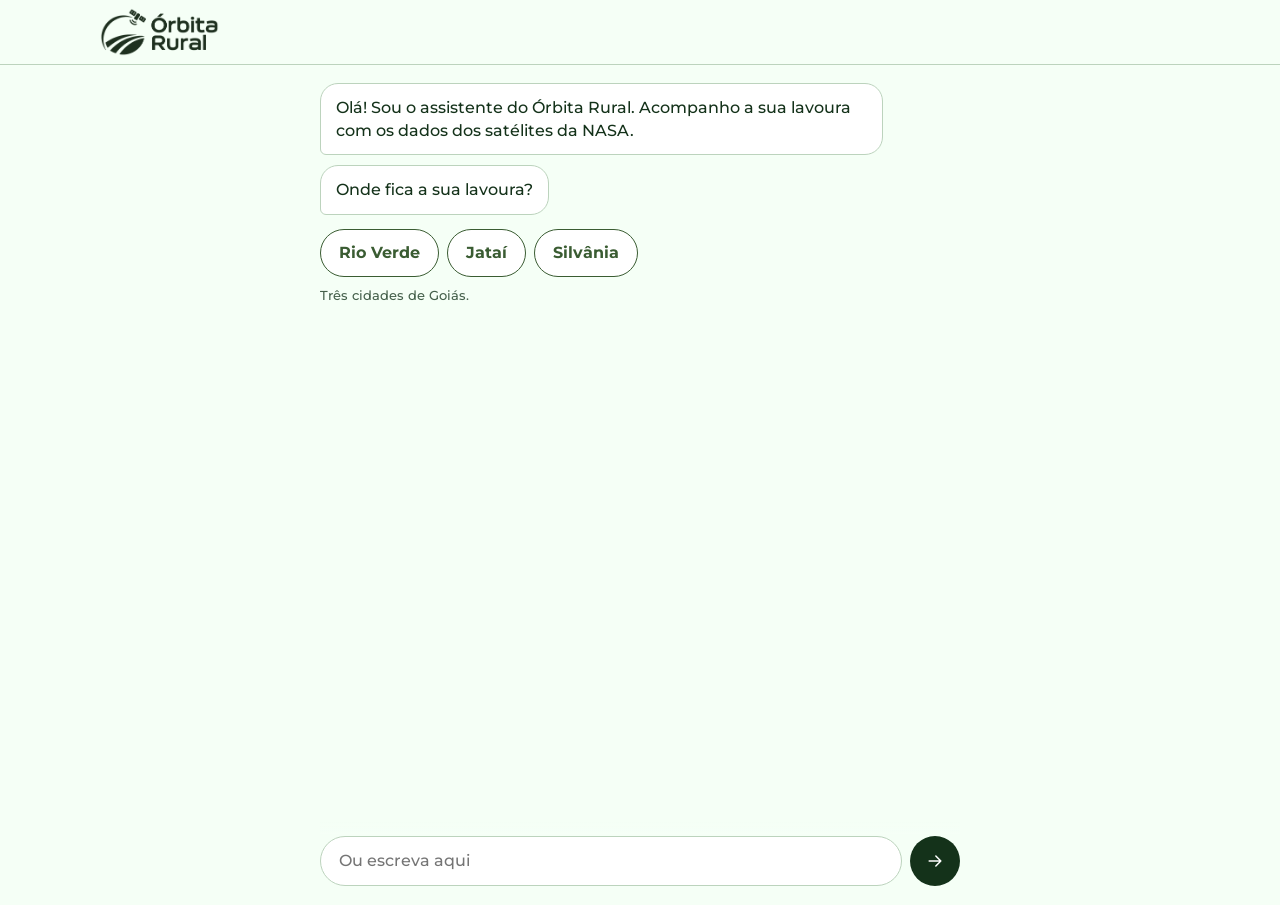
==== commit ece48dfd: "orbita: a tela acha a API sozinha: aberta por http(s) sem parâmetro, procura a API em /api do mesmo " ====
--- a/frontend/orbita/index.html
+++ b/frontend/orbita/index.html
@@ -1,7 +1,7 @@
 <!doctype html>
 <!-- Gerado com IA (Claude). O aplicativo do produtor do Órbita Rural (Equipe Agronautas, NASA Space Apps 2026).
      Abre no assistente, que monta a ficha da lavoura; depois, "Minha lavoura hoje", "Ensaiar" e "Registrar".
-     Com a API (?api=http://...), os números vêm dela; sem ela (ou com dois cliques no arquivo), vêm de dados/. -->
+     Com a API (em /api do mesmo endereço, ou em ?api=http://...), os números vêm dela; sem ela (ou com dois cliques no arquivo), vêm de dados/. -->
 <html lang="pt-BR">
 <head>
   <meta charset="UTF-8">
--- a/frontend/orbita/styles.css
+++ b/frontend/orbita/styles.css
@@ -42,7 +42,7 @@
 h1, h2, h3 { text-wrap: balance; }
 p, li, dd { text-wrap: pretty; }
 button, summary, .botao { transition: background-color .15s ease-out, border-color .15s ease-out, color .15s ease-out; }
-.botao:active, .atalho:active, .rp-botao:active, .ghost-action:active, .ficha-de-conversa:active, .segmento button:active, .filter button:active, .dizer:active b { transform: translateY(1px); }
+.botao:active, .rp-botao:active, .ghost-action:active, .segmento button:active, .filter button:active, .dizer:active b { transform: translateY(1px); }
 .pular { position: absolute; left: -999px; top: 12px; z-index: 10; background: var(--tinta); color: #fff; padding: 8px 12px; border-radius: 8px; }
 .pular:focus { left: 12px; }
 
@@ -55,11 +55,8 @@
 .leituras button[aria-selected="true"] { background: var(--tinta); color: #fff; }
 .leituras button:not([aria-selected="true"]):hover { background: var(--folha-clara); }
 
-.aviso-do-modo { background: var(--terra-clara); border-block: 1.5px solid var(--terra); padding: 4px var(--margem); }
-.aviso-do-modo p { display: flex; gap: 8px; align-items: flex-start; padding: 4px 0; font-size: .86rem; font-weight: 600; }
-
 /* ---------- a abertura e os três momentos ---------- */
-.abertura, .momentos, .bancada, .cooperativa, #leituraAgronomo { width: min(100% - 32px, var(--largura)); margin-inline: auto; }
+.abertura, .momentos, .cooperativa, #leituraAgronomo { width: min(100% - 32px, var(--largura)); margin-inline: auto; }
 .abertura { padding: 14px 0 20px; display: grid; gap: 12px; }
 .abertura h1 { font: 400 clamp(2.1rem, 6.2vw, 3.9rem)/1.03 var(--titulo); text-transform: uppercase; letter-spacing: .004em; max-width: 22ch; text-wrap: balance; }
 .abertura p { max-width: 58ch; font-size: 1.02rem; color: var(--tinta-leve); }
@@ -79,10 +76,6 @@
 .momento[aria-selected="true"] .quando, .momento[aria-selected="true"] .estado { color: #DCECDB; }
 .momento:focus-visible { outline-offset: -5px; outline-color: var(--agua); }
 .momento[aria-selected="true"]:focus-visible { outline-color: #fff; }
-.para-a-prova { width: min(100% - 32px, var(--largura)); margin: 10px auto 0; display: flex; justify-content: flex-end; }
-.para-a-prova button { display: inline-flex; align-items: center; gap: 6px; min-height: 44px; border: 0; background: none; padding: 6px 2px; font-weight: 700; font-size: .92rem; text-decoration: underline; text-decoration-thickness: 1.5px; text-underline-offset: 4px; }
-.para-a-prova button:hover { color: var(--folha); }
-.para-a-prova .ic { width: 16px; height: 16px; transform: rotate(90deg); }
 @media (min-width: 720px) {
   .momentos { grid-template-columns: repeat(3, 1fr); }
   .momento { border-top: 0; border-left: 2px solid var(--tinta); padding: 16px 20px 18px; gap: 4px; }
@@ -91,24 +84,11 @@
 }
 
 /* ---------- a bancada: a conversa e a mesa ---------- */
-.bancada { display: grid; gap: 20px; margin-top: 12px; align-items: start; }
-/* No computador a conversa corre com a página, sem caixa que rola por dentro: a resposta inteira fica à vista,
-   numa coluna um pouco mais larga, e a mesa acompanha ao lado. */
-@media (min-width: 1000px) {
-  .bancada { grid-template-columns: minmax(360px, 440px) minmax(0, 1fr); gap: 28px; }
-}
 
 .conversa { background: var(--branco); border: 1.5px solid var(--linha); border-radius: var(--raio); padding: 16px; display: flex; flex-direction: column; gap: 12px; min-width: 0; }
-.conversa-topo { display: flex; justify-content: space-between; align-items: center; gap: 8px; }
-.conversa-topo h2 { font: 400 1.4rem/1 var(--titulo); text-transform: uppercase; letter-spacing: .01em; }
 .modo { display: inline-flex; align-items: center; gap: 6px; font-size: .8125rem; font-weight: 700; padding: 4px 10px; border-radius: 999px; background: var(--folha-clara); white-space: nowrap; }
 .modo::before { content: ""; width: 8px; height: 8px; border-radius: 50%; background: var(--tinta-leve); }
 .modo.vivo::before { background: #24914A; }
-.outras .fichas { display: flex; flex-wrap: wrap; gap: 6px; }
-.ficha-de-conversa { border: 1.5px solid var(--linha); background: var(--papel); border-radius: 999px; padding: 8px 14px; min-height: 44px; font-size: .86rem; font-weight: 600; text-align: left; }
-.ficha-de-conversa:hover { border-color: var(--tinta); }
-.ficha-de-conversa[aria-pressed="true"] { border-color: var(--tinta); background: var(--tinta); color: #fff; }
-.texto-de { font-size: .8125rem; color: var(--tinta-leve); margin-top: 8px; }
 
 .falas { position: relative; display: flex; flex-direction: column; gap: 14px; min-height: 0; }
 .falas.vazia { display: none; }
@@ -122,32 +102,11 @@
 .fala.agente .balao { background: var(--folha-clara); border-bottom-left-radius: 4px; }
 .fala .balao ul { list-style: disc; padding-left: 1.15em; display: grid; gap: 8px; }
 .fala .balao li { padding-left: 2px; }
-.miolo { display: grid; gap: 8px; }
-.miolo summary { justify-self: start; min-height: 44px; display: inline-flex; align-items: center; cursor: pointer; font-weight: 700; font-size: .88rem; text-decoration: underline; text-decoration-thickness: 1.5px; text-underline-offset: 4px; list-style: none; }
-.miolo summary::-webkit-details-marker { display: none; }
-.miolo summary::after { content: ""; width: .45em; height: .45em; margin-left: .6em; border-right: 2px solid currentColor; border-bottom: 2px solid currentColor; transform: translateY(-.15em) rotate(45deg); }
-.miolo[open] summary::after { transform: translateY(.1em) rotate(-135deg); }
-.miolo[open] summary { margin-bottom: 8px; }
-.miolo > * + * { margin-top: 8px; }
-.aviso-agro { display: flex; gap: 6px; align-items: flex-start; font-size: .84rem; font-weight: 700; padding-top: 8px; border-top: 1px solid var(--linha); }
-.aviso-agro .ic { width: 17px; height: 17px; margin-top: 2px; }
 .pe { display: flex; flex-wrap: wrap; gap: 2px 12px; font-size: .8125rem; font-weight: 600; color: var(--tinta-leve); }
 .pe span { display: inline-flex; align-items: center; gap: 4px; }
 .pe .ic { width: 14px; height: 14px; }
-.pe .a-conhecimento_geral { color: var(--calor); }
-.atalhos { display: flex; flex-wrap: wrap; gap: 6px; margin-top: 2px; }
-.atalho { display: inline-flex; align-items: center; gap: 6px; min-height: 44px; border: 1.5px solid var(--tinta); background: var(--branco); border-radius: 999px; padding: 6px 12px; font-size: .82rem; font-weight: 700; }
-.atalho:hover { background: var(--folha-clara); }
-.atalho .ic { width: 15px; height: 15px; }
-@media (min-width: 1000px) { .atalho:not(.so-replay) { display: none; } }
 .fala.nota { max-width: 100%; grid-template-columns: auto 1fr; gap: 8px; align-items: start; background: var(--calor-claro); border-radius: var(--raio-p); padding: 8px 12px; font-size: .86rem; font-weight: 600; }
-.pontos { display: inline-flex; gap: 5px; padding: 6px 2px; }
-.pontos i { width: 7px; height: 7px; border-radius: 50%; background: var(--folha); animation: pulso 1s infinite ease-in-out; }
-.pontos i:nth-child(2) { animation-delay: .15s; }
-.pontos i:nth-child(3) { animation-delay: .3s; }
 @keyframes pulso { 0%, 80%, 100% { opacity: .25; } 40% { opacity: 1; } }
-
-.compositor:empty { display: none; }
 .proxima { display: grid; gap: 6px; }
 .proxima > span { font-size: .8125rem; font-weight: 700; color: var(--tinta-leve); }
 .dizer { display: grid; gap: 10px; text-align: left; border: 2px dashed var(--folha); background: var(--papel); border-radius: var(--raio); padding: 12px 14px; }
@@ -156,11 +115,6 @@
 .dizer b .ic { width: 16px; height: 16px; }
 .dizer:hover { background: var(--folha-clara); border-style: solid; }
 .fim { display: flex; justify-content: space-between; align-items: center; gap: 8px; flex-wrap: wrap; font-size: .86rem; font-weight: 600; color: var(--tinta-leve); }
-.proximo-passo { font-size: .92rem; background: var(--terra-clara); border-radius: var(--raio-p); padding: 10px 14px; }
-.fala-nova { display: grid; gap: 6px; }
-.fala-nova label { font-size: .8125rem; font-weight: 700; color: var(--tinta-leve); }
-.fala-nova .linha { display: flex; gap: 8px; align-items: flex-end; }
-.fala-nova textarea { flex: 1; min-width: 0; min-height: 48px; border: 1.5px solid var(--tinta); border-radius: 12px; padding: 10px 12px; resize: vertical; background: var(--papel); }
 .sugestao { justify-self: start; text-align: left; border: 1.5px dashed var(--folha); background: none; border-radius: 12px; padding: 8px 12px; font-size: .84rem; font-weight: 600; color: var(--tinta-leve); }
 .sugestao:hover { background: var(--folha-clara); }
 
@@ -172,7 +126,7 @@
 .botao .ic { width: 17px; height: 17px; }
 
 /* ---------- a mesa: a ficha ---------- */
-.mesa { display: grid; gap: 20px; min-width: 0; align-content: start; container: mesa / inline-size; }
+
 .ficha { background: var(--branco); border: 1.5px solid var(--tinta); border-radius: var(--raio); padding: 18px; display: grid; gap: 12px; }
 .ficha h2 { font: 400 1.6rem/1 var(--titulo); text-transform: uppercase; letter-spacing: .01em; }
 .ficha header p, .ficha > p { color: var(--tinta-leve); font-size: .9rem; margin-top: 4px; }
@@ -389,7 +343,6 @@
 .block-head h2 { font: 400 1.5rem/1.1 var(--titulo); text-transform: uppercase; letter-spacing: .01em; }
 .block-head p { color: var(--tinta-leve); font-size: .9rem; margin-top: 4px; max-width: 80ch; }
 .result-bar { display: flex; flex-wrap: wrap; gap: 12px; align-items: center; }
-.agro-intro { color: var(--tinta-leve); font-size: .92rem; min-width: 240px; }
 .ghost-action { display: inline-flex; align-items: center; gap: 8px; min-height: 44px; padding: 9px 16px; border-radius: 999px; border: 1.5px solid var(--tinta); background: var(--branco); font-weight: 700; font-size: .88rem; }
 .ghost-action:hover { background: var(--folha-clara); }
 .method { display: grid; gap: 16px; grid-template-columns: repeat(auto-fit, minmax(210px, 1fr)); }
--- a/frontend/orbita/app.css
+++ b/frontend/orbita/app.css
@@ -27,6 +27,7 @@
 .o-pe p { max-width: 62ch; }
 .o-pe-lema { font-weight: 800; color: var(--tinta); }
 .o-pe a { display: inline-block; padding: 12px 6px; margin: -12px 0; color: var(--tinta); }
+body.no-app main { padding-bottom: 20px; }      /* folga para o botão "Perguntar" não cobrir o fim dos números */
 body.no-app .o-pe { padding-bottom: 156px; }
 body.na-entrada .o-pe { display: none; }
 
@@ -116,6 +117,7 @@
 .o-ficha .linha { display: flex; align-items: center; justify-content: space-between; gap: 10px; padding: 10px 0; border-bottom: 1px solid var(--linha); }
 .o-ficha dt { font-size: .86rem; font-weight: 600; color: var(--tinta-leve); }
 .o-ficha dd { font-weight: 800; }
+.o-dito { display: block; font-size: .84rem; font-weight: 600; color: var(--tinta-leve); }
 .o-ficha .o-bt { margin-top: 14px; }
 .o-trocar { flex: none; min-height: 44px; padding: 0 10px; border: 0; background: none; color: var(--agua); font-weight: 700; text-decoration: underline; text-underline-offset: 3px; }
 .o-bt { display: flex; align-items: center; justify-content: center; gap: 8px; width: 100%; min-height: 54px; padding: 8px 20px; border: 1.5px solid var(--folha); border-radius: 14px; background: var(--folha); color: #fff; font-weight: 800; font-size: 1rem; text-align: center; cursor: pointer; }
@@ -192,7 +194,8 @@
   .o-nave a:hover { background: var(--folha-clara); }
   .o-nave a[aria-current="page"] { background: var(--tinta); color: #fff; box-shadow: none; }
   .o-perguntar { right: max(24px, calc((100% - 1080px) / 2)); bottom: 28px; }
-  body.no-app .o-pe { padding-bottom: 36px; }
+  body.no-app main { padding-bottom: 40px; }
+  body.no-app .o-pe { padding-bottom: 104px; }
   .o-tela { padding-block: 22px 30px; gap: 18px; }
   .o-missao { padding: 26px 30px 22px; }
   .o-missao::before { width: 520px; height: 520px; right: -200px; top: -330px; }
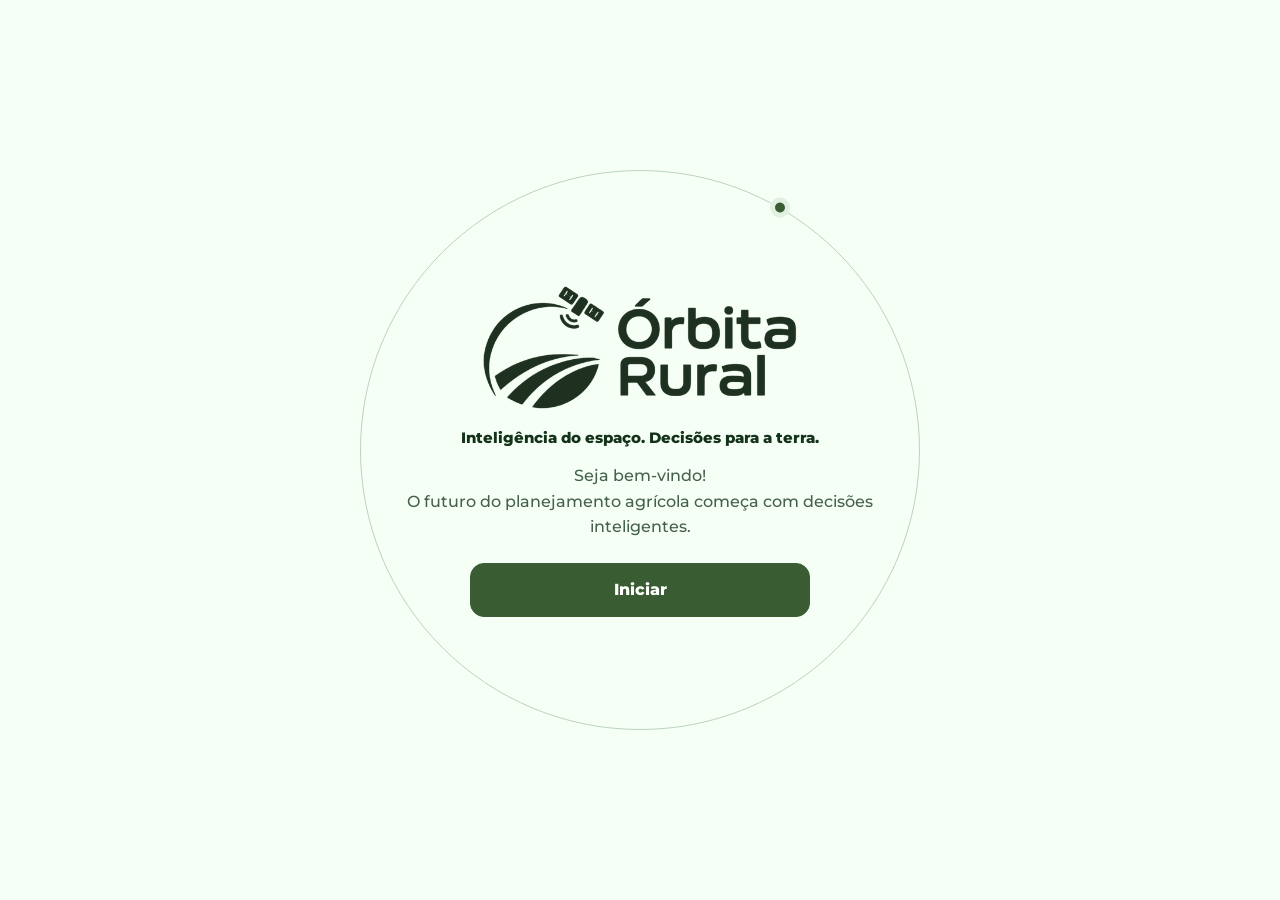
==== commit 2365780c: "feat: whatsapp preview" ====
--- a/frontend/orbita/index.html
+++ b/frontend/orbita/index.html
@@ -9,11 +9,21 @@
   <meta name="theme-color" content="#F5FFF6">
   <meta name="description" content="Órbita Rural: a sua lavoura acompanhada o ano inteiro com os dados dos satélites da NASA. Antes de plantar, durante a safra e depois de colher.">
   <title>Órbita Rural</title>
+  <meta property="og:type" content="website">
+  <meta property="og:site_name" content="Órbita Rural">
+  <meta property="og:locale" content="pt_BR">
+  <meta property="og:title" content="Órbita Rural">
+  <meta property="og:description" content="A sua lavoura acompanhada o ano inteiro com os dados dos satélites da NASA. Antes de plantar, durante a safra e depois de colher.">
+  <meta property="og:image" content="https://ayuhamano.github.io/nasa-agriculture-decision-system/frontend/orbita/marca/orbita.png">
+  <meta property="og:image:type" content="image/png">
+  <meta property="og:image:width" content="376">
+  <meta property="og:image:height" content="376">
+  <meta property="og:image:alt" content="Satélite orbitando sobre uma lavoura, o símbolo do Órbita Rural">
   <link rel="icon" href="marca/simbolo-verde.png">
   <!-- A página fica escondida até o app.js montar a tela, para não aparecer vazia e pular. Se algo falhar, ela aparece sozinha. -->
   <script>document.documentElement.classList.add("montando"); setTimeout(function () { document.documentElement.classList.remove("montando"); }, 2000);</script>
   <link rel="stylesheet" href="styles.css">
-  <link rel="stylesheet" href="app.css">
+  <link rel="stylesheet" href="app.css?v=5">
   <!-- Os dados guardados (dados/) e a leitura do agrônomo só são baixados quando fazem falta: ver js/dados.js. -->
   <script src="js/textos.js"></script>
   <script src="js/icones.js"></script>
@@ -21,7 +31,7 @@
   <script src="js/replay.js"></script>
   <script src="js/dados.js"></script>
   <script src="js/telas.js"></script>
-  <script src="app.js"></script>
+  <script src="app.js?v=5"></script>
 </head>
 <body>
   <a class="pular" href="#conteudo">Ir para o conteúdo</a>
@@ -42,14 +52,14 @@
 
   <main id="conteudo" tabindex="-1"></main>
 
-  <button type="button" class="o-perguntar" id="perguntar" data-acao="perguntar" hidden>
-    <svg class="ic" viewBox="0 0 24 24" width="22" height="22" fill="none" stroke="currentColor" stroke-width="1.8" stroke-linecap="round" stroke-linejoin="round" aria-hidden="true"><path d="M4 5h16v11H10l-4.5 4v-4H4z"/></svg><span>Perguntar</span>
-  </button>
+  <a class="o-perguntar" id="perguntar" href="chatbot.html?v=7" hidden>
+    <svg class="ic" viewBox="0 0 24 24" width="22" height="22" fill="none" stroke="currentColor" stroke-width="1.8" stroke-linecap="round" stroke-linejoin="round" aria-hidden="true"><path d="M4 5h16v11H10l-4.5 4v-4H4z"/></svg><span>Chatbot</span>
+  </a>
 
   <footer class="o-pe">
     <p class="o-pe-lema">Inteligência do espaço. Decisões para a terra.</p>
     <p>Dados públicos da NASA. O Órbita Rural não é um produto da NASA. O assistente usa IA e não cria número: os números vêm da conta.</p>
-    <p>Equipe Agronautas, NASA Space Apps 2026. <a href="#agronomo">Para o agrônomo</a></p>
+    <p>Equipe Agronautas, NASA Space Apps 2026. <a href="#agronomo">Para o agrônomo</a> · <a href="chatbot.html?v=7">Abrir o chatbot</a></p>
   </footer>
 
   <!-- O ano ruim, dia a dia: abre pelo botão do ensaio -->
@@ -71,12 +81,20 @@
   <!-- O assistente, à mão em qualquer tela -->
   <div class="o-gaveta" id="gaveta" role="dialog" aria-modal="true" aria-labelledby="tituloDoAssistente" hidden>
     <div class="o-gaveta-caixa">
-      <header><h2 id="tituloDoAssistente">Assistente</h2><button type="button" class="o-fechar escuro" id="fecharGaveta" data-acao="fechar-gaveta">Fechar</button></header>
+      <header class="o-chat-topo">
+        <button type="button" class="o-chat-voltar" id="fecharGaveta" data-acao="fechar-gaveta" aria-label="Fechar conversa"><svg class="ic" viewBox="0 0 24 24" width="24" height="24" fill="none" stroke="currentColor" stroke-width="2" stroke-linecap="round" stroke-linejoin="round" aria-hidden="true"><path d="M15 18l-6-6 6-6"/></svg></button>
+        <span class="o-chat-avatar" aria-hidden="true"><img src="marca/simbolo-verde.png" alt=""></span>
+        <span class="o-chat-contato"><strong id="tituloDoAssistente">Órbita Rural</strong><small id="presencaDoAssistente">online · assistente virtual</small></span>
+        <button type="button" class="o-chat-limpar" data-acao="limpar-chat" aria-label="Começar nova conversa" title="Nova conversa"><svg class="ic" viewBox="0 0 24 24" width="21" height="21" fill="none" stroke="currentColor" stroke-width="1.8" stroke-linecap="round" stroke-linejoin="round" aria-hidden="true"><path d="M4 12a8 8 0 1 0 2.3-5.7L4 8.6"/><path d="M4 4v4.6h4.6"/></svg></button>
+      </header>
+      <p class="o-chat-aviso"><i></i><span id="modoDoAssistente">Conversa dentro do Órbita Rural</span></p>
       <div class="o-rolo" id="roloDoAssistente">
+        <div class="o-chat-marca" aria-label="Órbita Rural. Inteligência do espaço. Decisões para a terra."><img src="marca/logo-verde-sem-lema.png" alt="Órbita Rural"><span>Inteligência do espaço. Decisões para a terra.</span></div>
+        <p class="o-chat-dia">Hoje</p>
         <ol class="o-chat" id="chatDoAssistente" aria-live="polite"></ol>
         <div class="o-opcoes" id="sugestoes"></div>
       </div>
-      <form class="o-compor" id="formDoAssistente"><input type="text" id="campoDoAssistente" autocomplete="off" enterkeyhint="send" placeholder="Escreva a sua pergunta" aria-label="A sua pergunta"><button type="submit" aria-label="Enviar"><svg class="ic" viewBox="0 0 24 24" width="22" height="22" fill="none" stroke="currentColor" stroke-width="1.8" stroke-linecap="round" stroke-linejoin="round" aria-hidden="true"><path d="M5 12h14M13 6l6 6-6 6"/></svg></button></form>
+      <form class="o-compor" id="formDoAssistente"><span class="o-chat-sorriso" aria-hidden="true"><svg class="ic" viewBox="0 0 24 24" width="22" height="22" fill="none" stroke="currentColor" stroke-width="1.7" stroke-linecap="round" stroke-linejoin="round"><circle cx="12" cy="12" r="9"/><path d="M8.5 14.5s1.2 2 3.5 2 3.5-2 3.5-2M9 9h.01M15 9h.01"/></svg></span><input type="text" id="campoDoAssistente" autocomplete="off" enterkeyhint="send" placeholder="Mensagem" aria-label="Mensagem do produtor"><button type="submit" aria-label="Enviar mensagem"><svg class="ic" viewBox="0 0 24 24" width="22" height="22" fill="currentColor" aria-hidden="true"><path d="M3 20l18-8L3 4l1.8 6.2L14 12l-9.2 1.8z"/></svg></button></form>
     </div>
   </div>
 </body>
--- a/frontend/orbita/app.css
+++ b/frontend/orbita/app.css
@@ -20,7 +20,7 @@
 .o-nave { position: fixed; left: 0; right: 0; bottom: 0; z-index: 30; display: grid; grid-template-columns: repeat(3, 1fr); background: var(--branco); border-top: 1px solid var(--linha); padding-bottom: env(safe-area-inset-bottom, 0px); }
 .o-nave a { display: flex; flex-direction: column; align-items: center; justify-content: center; gap: 2px; min-height: 62px; color: var(--tinta-leve); font-weight: 600; font-size: .84rem; text-decoration: none; }
 .o-nave a[aria-current="page"] { color: var(--tinta); font-weight: 800; box-shadow: inset 0 3px 0 var(--folha); }
-.o-perguntar { position: fixed; right: 16px; bottom: calc(76px + env(safe-area-inset-bottom, 0px)); z-index: 25; display: inline-flex; align-items: center; gap: 8px; min-height: 50px; padding: 0 20px 0 16px; border: 0; border-radius: 999px; background: var(--tinta); color: #fff; font-weight: 800; font-size: 1rem; box-shadow: 0 8px 20px rgba(20, 50, 26, .3); }
+.o-perguntar { position: fixed; right: 16px; bottom: calc(76px + env(safe-area-inset-bottom, 0px)); z-index: 25; display: inline-flex; align-items: center; gap: 8px; min-height: 50px; padding: 0 20px 0 16px; border: 0; border-radius: 999px; background: var(--tinta); color: #fff; font-weight: 800; font-size: 1rem; text-decoration: none; box-shadow: 0 8px 20px rgba(20, 50, 26, .3); }
 .o-perguntar:active, .o-bt:active, .o-opcao:active { transform: translateY(1px); }
 .o-reserva { width: min(100% - 32px, 1080px); margin: 10px auto 0; font-size: .84rem; font-weight: 600; color: var(--tinta-leve); }
 .o-pe { padding: 8px 16px 28px; text-align: center; font-size: .84rem; line-height: 1.5; color: var(--tinta-leve); display: grid; gap: 4px; justify-items: center; }
@@ -30,6 +30,7 @@
 body.no-app main { padding-bottom: 20px; }      /* folga para o botão "Perguntar" não cobrir o fim dos números */
 body.no-app .o-pe { padding-bottom: 156px; }
 body.na-entrada .o-pe { display: none; }
+body.on-welcome .o-barra, body.on-welcome .o-pe { display: none; }
 
 /* ---------- as telas ---------- */
 .o-tela { width: min(100% - 32px, 1080px); margin-inline: auto; padding-block: 14px 26px; display: grid; grid-template-columns: minmax(0, 1fr); gap: 14px; }
@@ -95,6 +96,7 @@
 .o-fala.assistente { align-self: flex-start; background: var(--branco); border: 1px solid var(--linha); border-bottom-left-radius: 6px; }
 .o-fala.produtor { align-self: flex-end; background: var(--folha); color: #fff; font-weight: 600; border-bottom-right-radius: 6px; }
 .o-apoio { display: block; margin-top: 8px; padding-top: 8px; border-top: 1px solid var(--linha); font-size: .84rem; font-weight: 600; color: var(--tinta-leve); }
+.o-usou { display: block; margin-top: 2px; font-size: .84rem; color: var(--tinta-leve); }
 .o-pensando { display: inline-flex; gap: 5px; padding: 16px; }
 .o-pensando i { width: 8px; height: 8px; border-radius: 50%; background: var(--tinta-leve); animation: o-pensa 1s infinite ease-in-out; }
 .o-pensando i:nth-child(2) { animation-delay: .15s; } .o-pensando i:nth-child(3) { animation-delay: .3s; }
@@ -111,6 +113,19 @@
 .o-compor input { flex: 1; min-width: 0; min-height: 50px; padding: 0 18px; border: 1.5px solid var(--linha); border-radius: 999px; background: var(--branco); font-size: 1rem; }
 .o-compor input:focus-visible { outline-offset: 0; border-radius: 999px; }
 .o-compor button { flex: none; width: 50px; height: 50px; display: grid; place-items: center; border: 0; border-radius: 50%; background: var(--tinta); color: #fff; }
+
+/* ---------- welcome screen: logo, short text and start button ---------- */
+.o-welcome { --ring: min(560px, calc(100vw - 20px)); position: relative; isolation: isolate; overflow: hidden; width: 100%; min-height: 100vh; min-height: 100dvh; display: flex; flex-direction: column; align-items: center; justify-content: center; gap: 14px; padding: 32px 24px calc(32px + env(safe-area-inset-bottom, 0px)); text-align: center; }
+/* the orbit: a ring around the logo with one dot travelling along it (same motif as the status panel) */
+.o-welcome::before { content: ""; position: absolute; z-index: -1; left: 50%; top: 50%; width: var(--ring); height: var(--ring); transform: translate(-50%, -50%); border: 1.5px solid var(--linha); border-radius: 50%; }
+.o-welcome::after { content: ""; position: absolute; z-index: -1; left: 50%; top: 50%; width: 10px; height: 10px; border-radius: 50%; background: var(--folha); box-shadow: 0 0 0 5px var(--folha-clara); transform: translate(-50%, -50%) rotate(30deg) translateY(calc(var(--ring) / -2)); animation: o-orbit 24s linear infinite; }
+/* the dot is pushed to the ring's edge (translateY) and then rotated around the center, so it always stays on the line */
+@keyframes o-orbit { to { transform: translate(-50%, -50%) rotate(390deg) translateY(calc(var(--ring) / -2)); } }
+.o-welcome-logo img { display: block; width: min(320px, 78vw); height: auto; }
+.o-welcome-tagline { font-weight: 800; font-size: .95rem; color: var(--tinta); text-wrap: balance; }
+.o-welcome-text { max-width: 44ch; font-size: 1.02rem; color: var(--tinta-leve); white-space: pre-line; }
+.o-welcome .o-bt { max-width: 340px; margin-top: 10px; }
+@media (max-width: 599px) { .o-welcome .o-bt { max-width: 130px; } }
 
 /* a ficha da lavoura e os botões */
 .o-ficha { background: var(--branco); border: 1.5px solid var(--folha); border-radius: 18px; padding: 4px 16px 16px; }
@@ -176,11 +191,46 @@
 .o-janela .o-ficha { padding-bottom: 12px; }
 .o-janela .o-ficha .linha:last-of-type { border-bottom: 0; }
 .o-gaveta { justify-content: flex-end; }
-.o-gaveta-caixa { width: min(100%, 460px); height: 100%; background: var(--papel); display: flex; flex-direction: column; }
-.o-gaveta-caixa > header { display: flex; align-items: center; justify-content: space-between; gap: 12px; padding: 10px 16px; border-bottom: 1px solid var(--linha); }
-.o-gaveta-caixa h2 { font: 400 1.6rem/1.1 var(--titulo); text-transform: uppercase; }
-.o-rolo { flex: 1; overflow-y: auto; overscroll-behavior: contain; padding: 16px; display: grid; gap: 12px; align-content: start; }
-.o-gaveta .o-compor { position: static; margin: 0; padding: 10px 16px calc(12px + env(safe-area-inset-bottom, 0px)); background: var(--papel); border-top: 1px solid var(--linha); }
+.o-gaveta-caixa { width: 100%; height: 100%; background: #E8E3D9; display: grid; grid-template-rows: auto auto minmax(0, 1fr) auto; }
+.o-chat-topo { min-height: 72px; display: flex; align-items: center; gap: 10px; padding: max(10px, env(safe-area-inset-top, 0px)) max(12px, calc((100% - 920px) / 2)) 10px max(8px, calc((100% - 920px) / 2)); color: #fff; background: linear-gradient(135deg, #102B20, #1F4B36); }
+.o-chat-voltar, .o-chat-limpar { flex: none; width: 42px; height: 44px; display: grid; place-items: center; border: 0; border-radius: 50%; background: transparent; color: #fff; }
+.o-chat-voltar:hover, .o-chat-limpar:hover { background: rgba(255, 255, 255, .12); }
+.o-chat-avatar { flex: none; width: 46px; height: 46px; display: grid; place-items: center; overflow: hidden; border: 2px solid rgba(255, 255, 255, .5); border-radius: 50%; background: #F6FFF8; }
+.o-chat-avatar img { width: 76%; height: 76%; object-fit: contain; }
+.o-chat-contato { min-width: 0; flex: 1; display: grid; gap: 2px; }
+.o-chat-contato strong { font-size: .98rem; line-height: 1.2; }
+.o-chat-contato small { overflow: hidden; color: rgba(255, 255, 255, .78); font-size: .78rem; font-weight: 500; text-overflow: ellipsis; white-space: nowrap; }
+.o-chat-aviso { min-height: 34px; margin: 0; padding: 7px 14px; display: flex; align-items: center; justify-content: center; gap: 8px; color: #315141; background: #E9F3EB; border-bottom: 1px solid rgba(16, 43, 32, .12); font-size: .72rem; font-weight: 800; text-align: center; text-transform: uppercase; letter-spacing: .035em; }
+.o-chat-aviso i { flex: none; width: 7px; height: 7px; border-radius: 50%; background: #5C9A70; box-shadow: 0 0 0 4px rgba(92, 154, 112, .14); }
+.o-rolo { min-height: 0; overflow-y: auto; overscroll-behavior: contain; padding: 16px 15px 22px; display: grid; gap: 12px; align-content: start; background-color: #E8E3D9; background-image: linear-gradient(30deg, rgba(70, 91, 78, .035) 12%, transparent 12.5%, transparent 87%, rgba(70, 91, 78, .035) 87.5%), linear-gradient(150deg, rgba(70, 91, 78, .035) 12%, transparent 12.5%, transparent 87%, rgba(70, 91, 78, .035) 87.5%); background-size: 54px 94px; }
+.o-chat-marca { width: min(270px, 86%); margin: 0 auto 2px; padding: 17px 20px 14px; display: grid; justify-items: center; gap: 7px; color: #fff; border-radius: 17px; background: linear-gradient(145deg, #102A1F, #24523B); box-shadow: 0 12px 28px rgba(16, 43, 32, .18); }
+.o-chat-marca img { width: 156px; max-height: 60px; object-fit: contain; filter: brightness(0) invert(1); }
+.o-chat-marca span { color: rgba(255, 255, 255, .78); font-size: .65rem; font-weight: 700; line-height: 1.4; text-align: center; text-transform: uppercase; letter-spacing: .08em; }
+.o-chat-dia { width: max-content; margin: 0 auto; padding: 5px 10px; color: #577065; border-radius: 8px; background: rgba(248, 255, 251, .94); box-shadow: 0 1px 1px rgba(0, 0, 0, .08); font-size: .7rem; font-weight: 800; text-transform: uppercase; }
+.o-gaveta .o-chat { width: min(100%, 860px); margin-inline: auto; gap: 7px; list-style: none; }
+.o-gaveta .o-fala { position: relative; max-width: 88%; padding: 9px 11px 7px; border: 0; border-radius: 9px; box-shadow: 0 1px 1px rgba(20, 35, 27, .14); font-size: .91rem; font-weight: 500; line-height: 1.46; }
+.o-gaveta .o-fala.assistente { background: #FFFDF8; border-top-left-radius: 2px; }
+.o-gaveta .o-fala.produtor { background: #D8F8C8; color: var(--tinta); border-top-right-radius: 2px; }
+.o-gaveta .o-fala.assistente::before, .o-gaveta .o-fala.produtor::before { content: ""; position: absolute; top: 0; width: 9px; height: 11px; }
+.o-gaveta .o-fala.assistente::before { left: -7px; background: linear-gradient(225deg, #FFFDF8 50%, transparent 51%); }
+.o-gaveta .o-fala.produtor::before { right: -7px; background: linear-gradient(135deg, #D8F8C8 50%, transparent 51%); }
+.o-fala-texto { display: block; white-space: pre-line; }
+.o-fala-rodape { min-width: 48px; margin: 4px 0 0 10px; display: flex; justify-content: flex-end; align-items: center; gap: 3px; float: right; color: #7D8981; font-size: .66rem; font-weight: 500; line-height: 1; }
+.o-fala-lida { color: #2589B7; font-size: .76rem; letter-spacing: -3px; }
+.o-gaveta .o-apoio { margin-top: 9px; padding-top: 7px; color: #64736A; border-top-color: rgba(16, 43, 32, .12); font-size: .73rem; }
+.o-gaveta .o-usou { color: #64736A; font-size: .73rem; }
+.o-gaveta .o-pensando { min-width: 60px; padding: 14px 16px; }
+.o-gaveta .o-pensando i { width: 7px; height: 7px; }
+.o-gaveta .o-opcoes { width: min(100%, 860px); margin: 4px auto 0; justify-content: flex-end; gap: 7px; }
+.o-gaveta .o-opcao { min-height: 40px; padding: 8px 13px; color: #1F4B36; border: 1px solid rgba(31, 75, 54, .3); background: rgba(255, 255, 255, .94); box-shadow: 0 2px 6px rgba(20, 35, 27, .08); font-size: .82rem; }
+.o-gaveta .o-opcao:hover { color: #fff; background: #1F4B36; }
+.o-gaveta .o-compor { position: relative; min-height: 68px; margin: 0; padding: 9px max(10px, calc((100% - 900px) / 2)) calc(9px + env(safe-area-inset-bottom, 0px)); display: flex; align-items: center; gap: 8px; background: #EEEAE3; border-top: 1px solid rgba(16, 43, 32, .1); }
+.o-gaveta .o-compor input { min-height: 48px; padding: 0 12px 0 43px; border: 1px solid rgba(16, 43, 32, .08); background: #fff; box-shadow: none; font-size: .94rem; }
+.o-gaveta .o-compor input:disabled { opacity: .7; }
+.o-chat-sorriso { position: absolute; z-index: 1; left: max(22px, calc((100% - 900px) / 2 + 12px)); display: grid; place-items: center; color: #77827B; pointer-events: none; }
+.o-gaveta .o-compor button { width: 48px; height: 48px; background: #3D7758; box-shadow: 0 3px 10px rgba(16, 43, 32, .22); }
+.o-gaveta .o-compor button:hover { background: #1F4B36; }
+.o-gaveta .o-compor button:disabled { opacity: .6; cursor: wait; }
 
 /* a leitura do agrônomo cabe na casca */
 #leituraAgronomo { padding-bottom: 20px; }
@@ -211,4 +261,4 @@
   .o-acoes { grid-template-columns: 1fr 1fr; align-items: start; }
   .o-prova[open] { grid-column: 1 / -1; }
 }
-@media (prefers-reduced-motion: reduce) { .o-pensando i { animation: none; opacity: .7; } }
+@media (prefers-reduced-motion: reduce) { .o-pensando i { animation: none; opacity: .7; } .o-welcome::after { animation: none; } }
